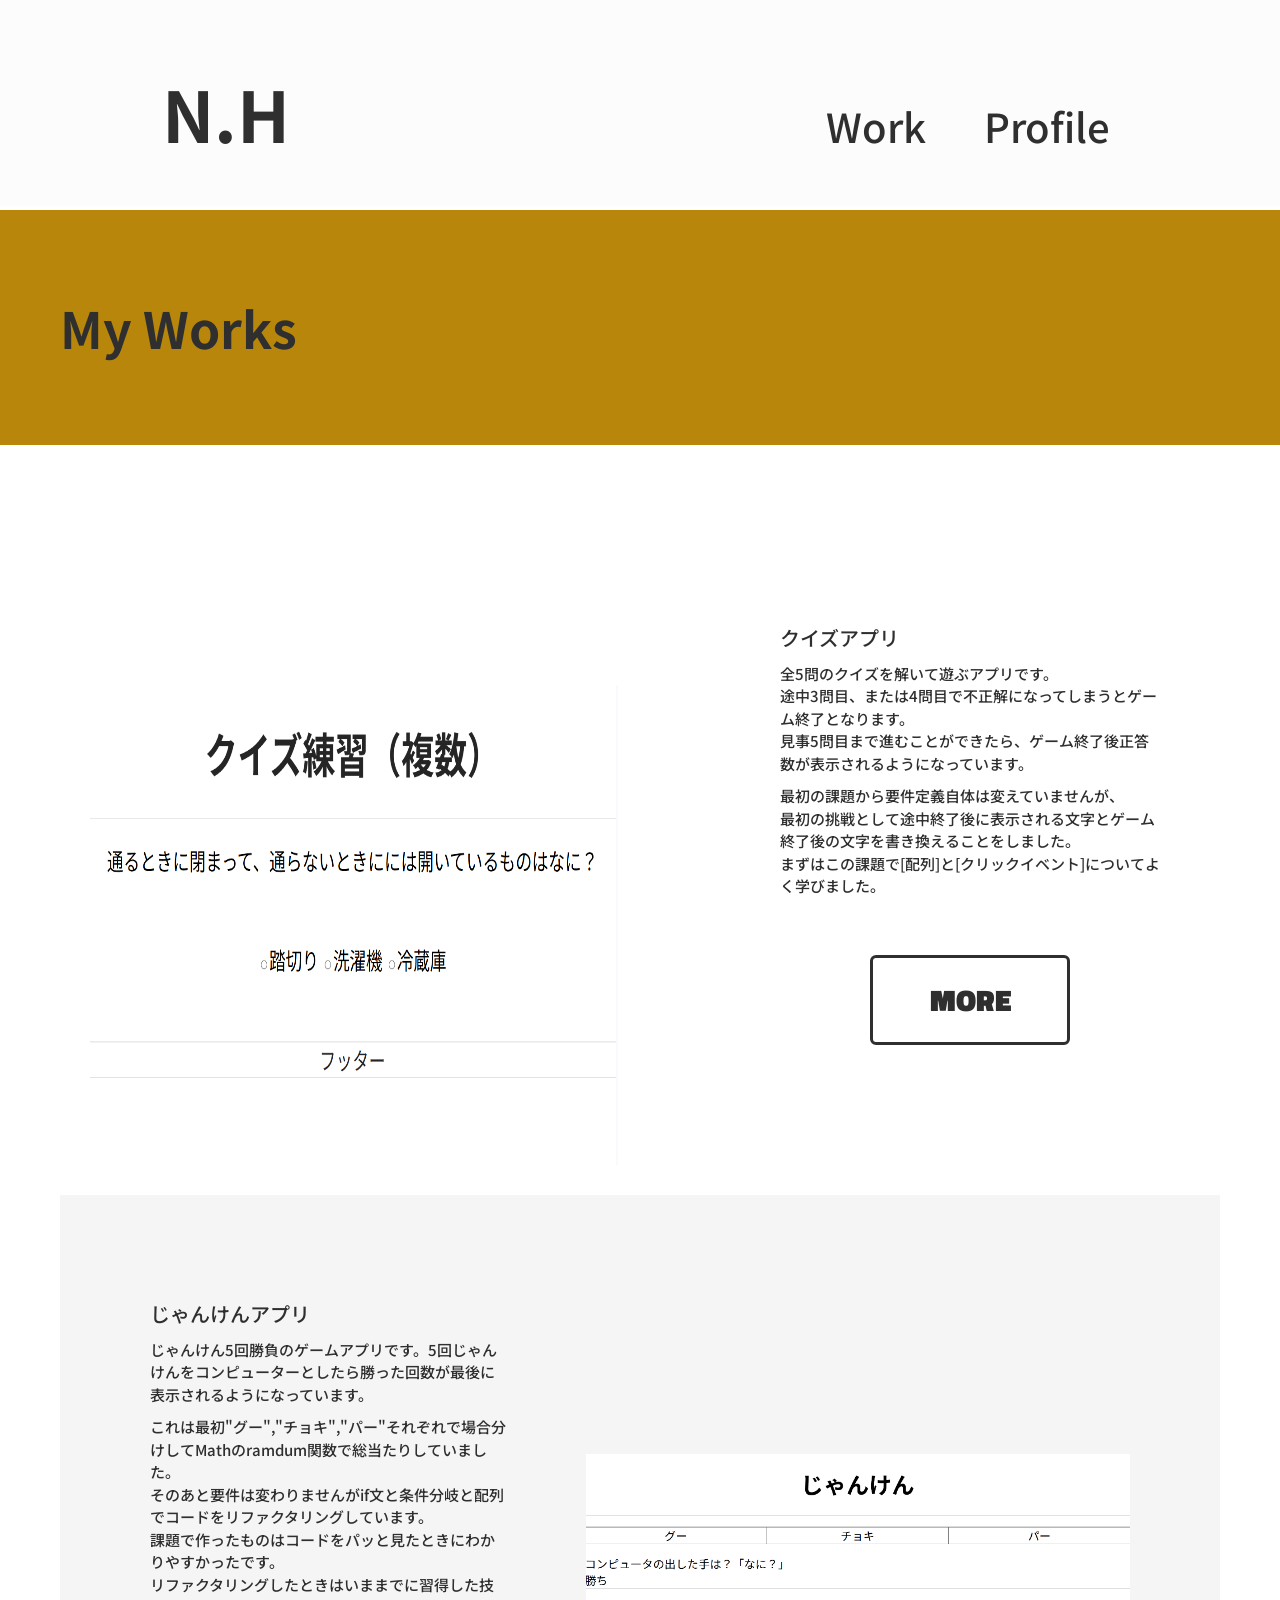
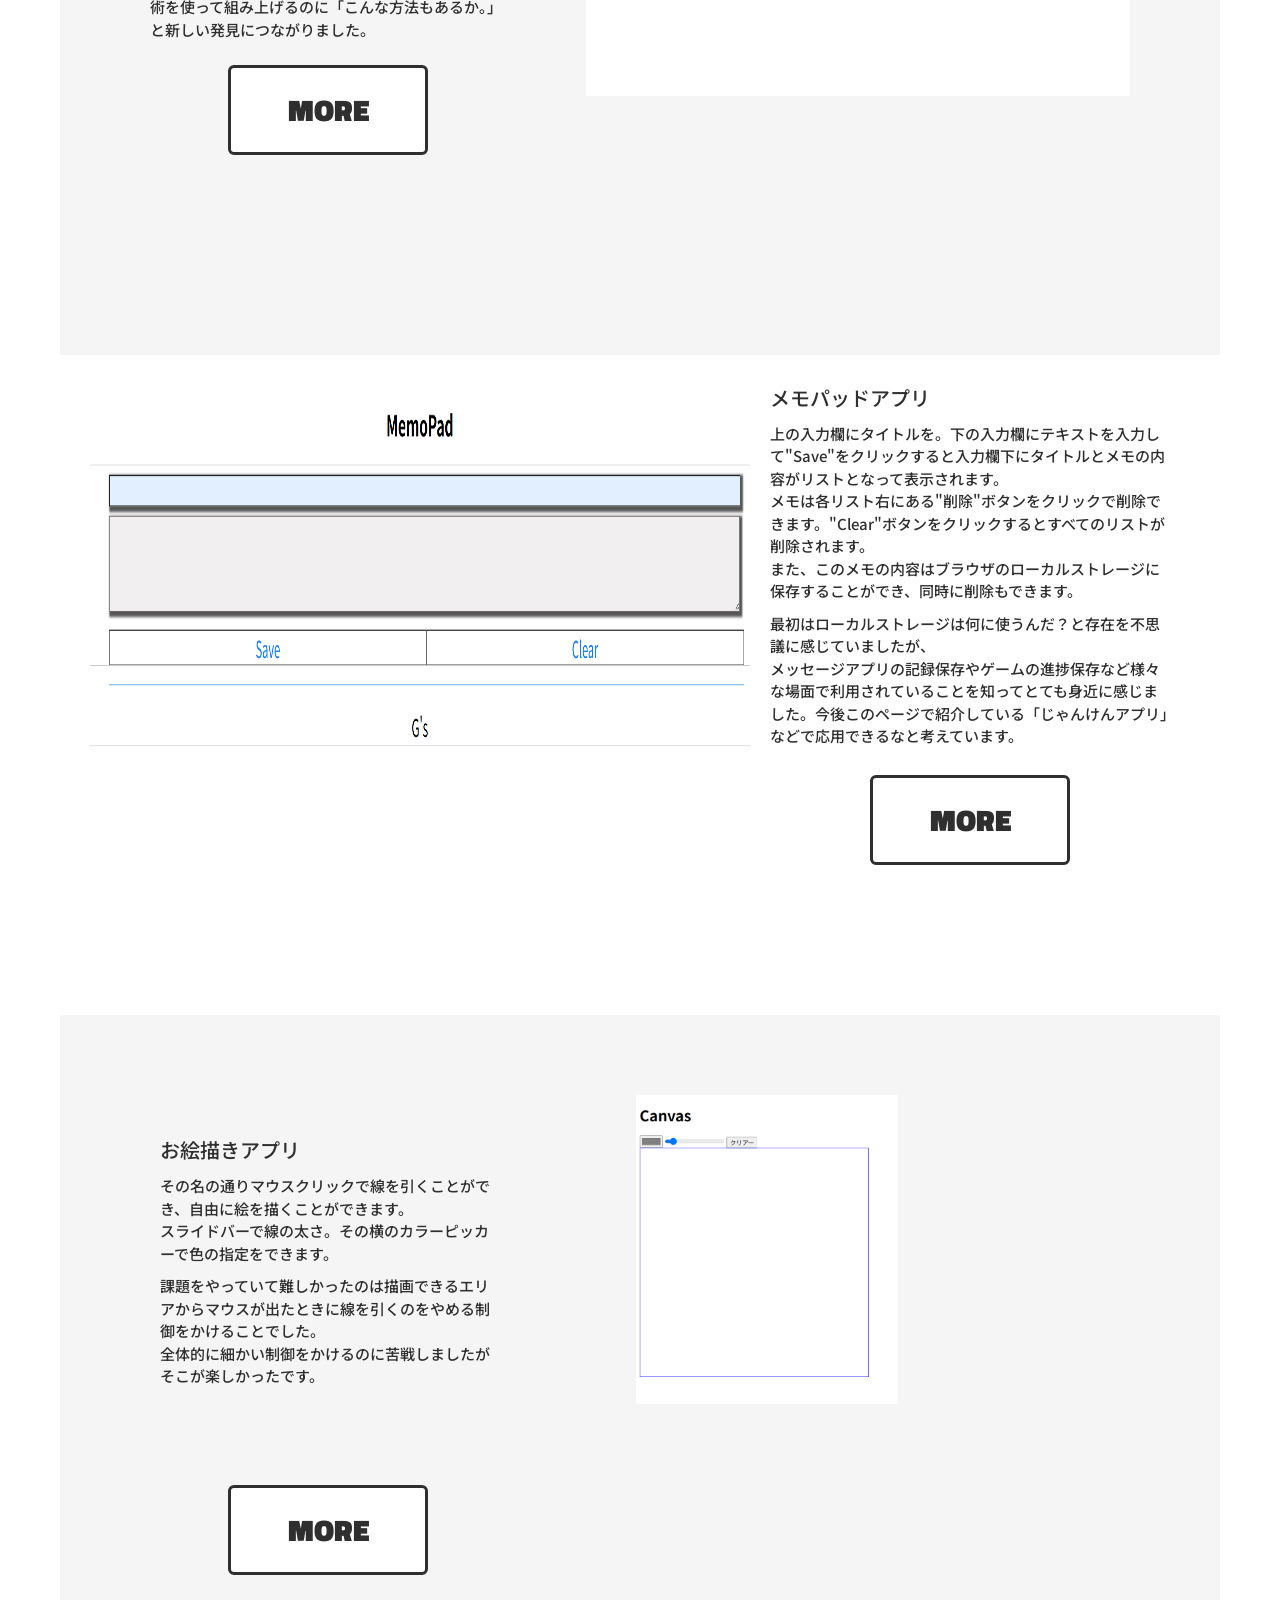
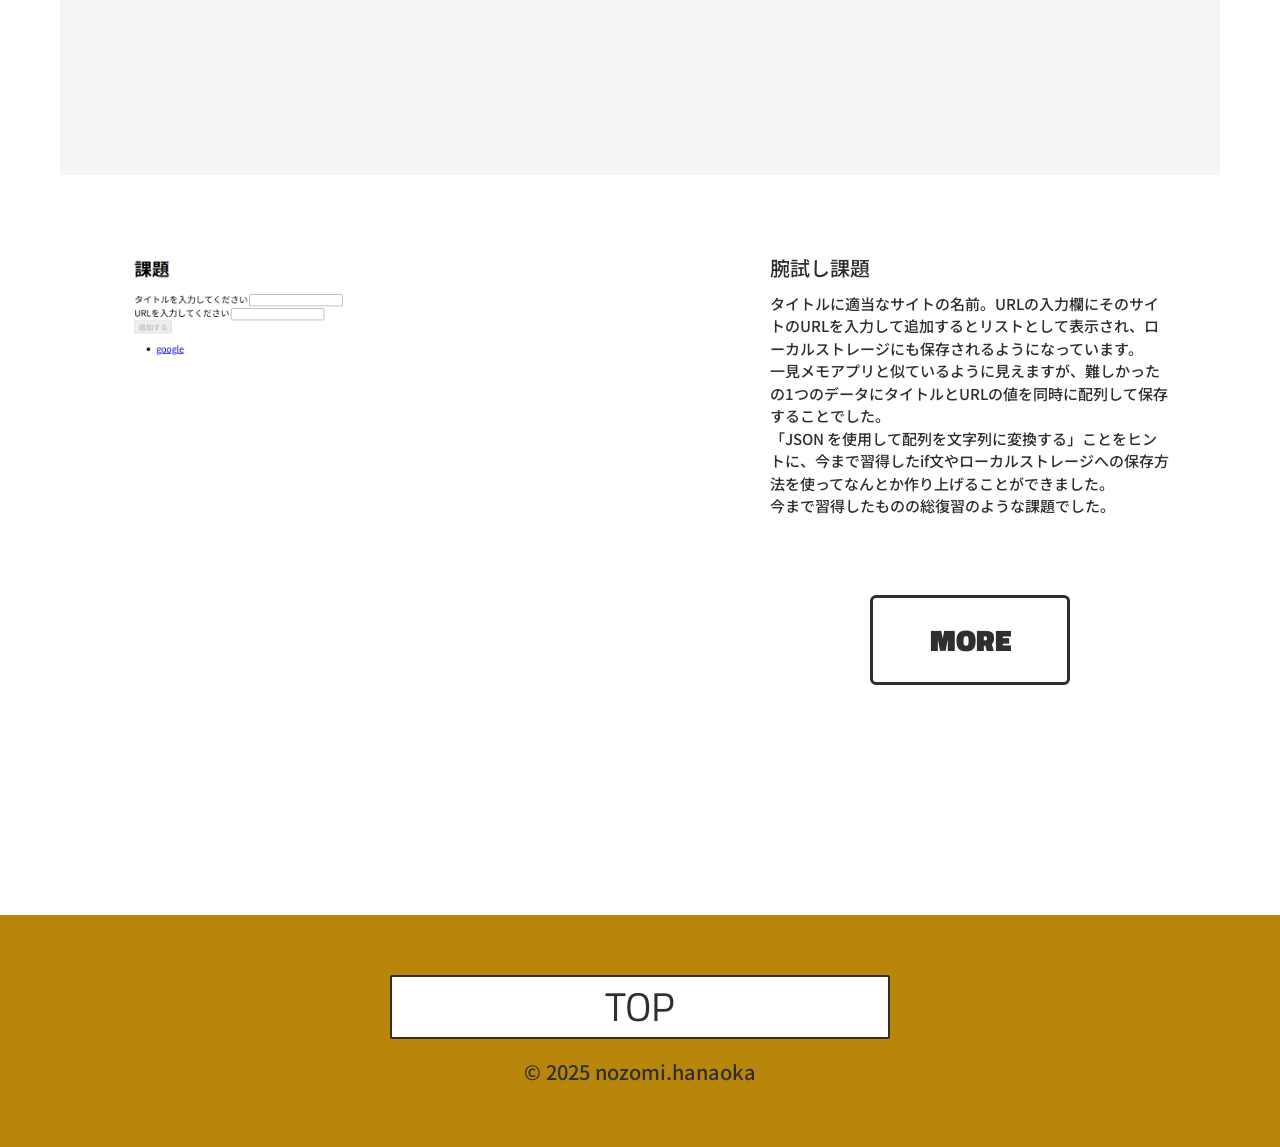
==== portfolio/works.html @ f7b10881 "my portfolio site started ポートフォリオサイトのgit編集練習用" ====
<!DOCTYPE html>
<html lang="ja">
<head>
    <meta charset="UTF-8">
    <meta name="viewport" content="width=device-width, initial-scale=1.0">
    <meta property="og:type" content="website">
    <!-- fonts -->
    <link rel="preconnect" href="https://fonts.googleapis.com">
    <link rel="preconnect" href="https://fonts.gstatic.com" crossorigin>
    <link href="https://fonts.googleapis.com/css2?family=Noto+Sans+JP:wght@100..900&family=Titillium+Web:ital,wght@0,200;0,300;0,400;0,600;0,700;0,900;1,200;1,300;1,400;1,600;1,700&display=swap" rel="stylesheet">
    
    <title>NOZOMI HANAOKA PORTFOLIO</title>
    <!-- stylesheet -->
    <link rel="stylesheet" href="assets/css/style.css">
    <link rel="stylesheet" href="assets/css/destyle.min.css">
    <!-- Jquery -->
    <script src="https://code.jquery.com/jquery-3.7.1.min.js" integrity="sha256-/JqT3SQfawRcv/BIHPThkBvs0OEvtFFmqPF/lYI/Cxo=" crossorigin="anonymous"></script>

</head>
<body>
<header class="header">
<div class="logo">
    <h1 class="myName">N.H</h1>
</div>
<nav class="nav">
    <div class="nav_item"><a href="#work_space">Work</a></div>
    <div class="nav_item"><a href="#mine">Profile</a></div>
</nav>
</header>
    <div class="attend">
        <h2>My Works</h2>
    </div>
    <section class="01">
        <div class="works_grid">
            <div class="quizapp">
                <div class="quiz_grid">
                    <div class="quiz_top">
                        <img src="assets/img/quizapp/quiz_top.png" alt="">
                    </div>
                    <div class="quiz_right">
                        <div class="quiz_atend">
                            <h3>クイズアプリ</h3>
                            <p>全5問のクイズを解いて遊ぶアプリです。<br>
                            途中3問目、または4問目で不正解になってしまうとゲーム終了となります。<br>
                            見事5問目まで進むことができたら、ゲーム終了後正答数が表示されるようになっています。</p>
                            <p>最初の課題から要件定義自体は変えていませんが、<br>
                            最初の挑戦として途中終了後に表示される文字とゲーム終了後の文字を書き換えることをしました。<br>
                            まずはこの課題で[配列]と[クリックイベント]についてよく学びました。</p>
                        </div>
                        <div class="more">
                            <div class="more_jump"><a href="https://fuji.jobtra-itweb.com/quiz_re/quiz02.html">MORE</a></div>
                        </div>
                    </div>
                </div>
            </div>
            <div class="jankenapp">
                <div class="janken_grid">
                    <div class="janken_left">
                        <div class="janken_attend">
                            <h3>じゃんけんアプリ</h3>
                            <p>じゃんけん5回勝負のゲームアプリです。5回じゃんけんをコンピューターとしたら勝った回数が最後に表示されるようになっています。</p>
                            <p>これは最初"グー","チョキ","パー"それぞれで場合分けしてMathのramdum関数で総当たりしていました。<br>
                            そのあと要件は変わりませんがif文と条件分岐と配列でコードをリファクタリングしています。<br>
                            課題で作ったものはコードをパッと見たときにわかりやすかったです。<br>
                            リファクタリングしたときはいままでに習得した技術を使って組み上げるのに「こんな方法もあるか。」と新しい発見につながりました。</p>
                        </div>
                        <div class="more">
                            <div class="more_jump"><a href="https://fuji.jobtra-itweb.com/janken02/janken_re.html">MORE</a></div>
                        </div>
                    </div>
                    <div class="janken_top">
                        <img src="assets/img/janken/jankenapp_top.png" alt="">
                    </div>
                </div>
            </div>
            <div class="memoapp">
                <div class="memo_grid">
                    <div class="memo_top">
                        <img src="assets/img/memo/memoapp_top.png" alt="">
                    </div>
                    <div class="memo_right">
                        <div class="memo_attend">
                            <h3 class="memo_p">メモパッドアプリ</h3>
                            <p>上の入力欄にタイトルを。下の入力欄にテキストを入力して"Save"をクリックすると入力欄下にタイトルとメモの内容がリストとなって表示されます。<br>
                            メモは各リスト右にある"削除"ボタンをクリックで削除できます。"Clear"ボタンをクリックするとすべてのリストが削除されます。<br>
                            また、このメモの内容はブラウザのローカルストレージに保存することができ、同時に削除もできます。</p>
                            <p>最初はローカルストレージは何に使うんだ？と存在を不思議に感じていましたが、<br>
                            メッセージアプリの記録保存やゲームの進捗保存など様々な場面で利用されていることを知ってとても身近に感じました。今後このページで紹介している「じゃんけんアプリ」などで応用できるなと考えています。</p>
                        </div>
                        <div class="more">
                            <div class="more_jump"><a href="https://fuji.jobtra-itweb.com/memopad/index.html">MORE</a></div>
                        </div>
                    </div>
                </div>
            </div>
            <div class="canvasapp">
                <div class="canvas_grid">
                    <div class="canvas_top">
                        <img src="assets/img/canvas/canvas.png" alt="">
                    </div>
                    <div class="canvas_attend">
                        <h3>お絵描きアプリ</h3>
                        <p>その名の通りマウスクリックで線を引くことができ、自由に絵を描くことができます。<br>
                        スライドバーで線の太さ。その横のカラーピッカーで色の指定をできます。</p>
                        <p>課題をやっていて難しかったのは描画できるエリアからマウスが出たときに線を引くのをやめる制御をかけることでした。<br>
                        全体的に細かい制御をかけるのに苦戦しましたがそこが楽しかったです。</p>
                    </div>
                    <div class="more">
                        <div class="more_jump"><a href="https://fuji.jobtra-itweb.com/canvas/canvas.html">MORE</a></div>
                    </div>
                </div>
            </div>
            <div class="udedameshiapp">
                <div class="udedameshiapp_grid">
                    <div class="local_top">
                        <img src="assets/img/local_json/local_top.png" alt="">
                    </div>
                    <div class="udedameshiapp_right">
                        <div class="udedameshiapp_attend">
                            <h3>腕試し課題</h3>
                            <p>タイトルに適当なサイトの名前。URLの入力欄にそのサイトのURLを入力して追加するとリストとして表示され、ローカルストレージにも保存されるようになっています。<br>
                            一見メモアプリと似ているように見えますが、難しかったの1つのデータにタイトルとURLの値を同時に配列して保存することでした。<br>
                            「JSON を使用して配列を文字列に変換する」ことをヒントに、今まで習得したif文やローカルストレージへの保存方法を使ってなんとか作り上げることができました。<br>
                            今まで習得したものの総復習のような課題でした。</p>
                        </div>
                        <div class="more">
                            <div class="more_jump"><a href="https://fuji.jobtra-itweb.com/kadai_challenge02/index.html">MORE</a></div>
                        </div>
                    </div>
                    
                </div>
            </div>
        </div>
    </section>
    <footer>
        <div class="link"><a href="index.html">TOP</a></div>
        <p>&copy; 2025 nozomi.hanaoka</p>
    </footer>
</body>
<script src="assets/js/index.js"></script>
</html>
---- portfolio/assets/css/style.css ----
@charset "UTF-8";
/* ====================
common
==================== */
* {
  margin: 0;
  padding: 0;
}

html {
    font-size: 62.5%;;
}

body {
    font-family:  "Noto Sans JP",
                  "Titillium Web",
                  Arial,
                  sans-serif;
    color: #2f2f2f;
    background-color: #fff;
    line-height: 1.5;
}

img {
    max-width: 100%;
    height: auto;
}

.section__topic {
    color: #2F2F2F;
    text-align: center;
    font-family: Arial;
    font-size: 3.2rem;
    font-weight: 700;
    line-height: 1.3; 
}

/* ====================
header
==================== */
body {
  padding-top: 200px; 
}

.header {
  position: fixed;
  top: 0;
  left: 0;
  width: 100vw;
  margin: 0 auto;
  padding: 60px 60px;
  display: flex;
  justify-content: space-between;
  align-items: baseline;
  background-color: rgba(245, 245, 245, 0.3);
}

.logo {
  width: 280px;
  height: 60px;
}

.myName {
  color: #2F2F2F;
  font-size: 7rem;
  font-weight: 700;
  margin-left: 8vw;
  cursor: pointer;
}

.nav {
  display: flex;
  justify-content: flex-end;
  align-items: center;
  gap: 50px;
  margin-right: 8vw;
}

.nav_item {
  display: block;
  list-style: none;
  font-size: 4rem;
  font-weight: 500;
  margin-right: 8px;
  border: none;
  line-height: 1;
}

/* ====================
main
==================== */
#prof {
  width: 100%;
  margin: 0 auto;
  padding: 10px 60px;
}

.prof_div {
  width: 100%;
  height: 500px;
  display: flex;
  justify-content: center;
  align-items: center;
  gap: 400px;
}

.title {
  width: 300px;
  height: auto;
  color: #2F2F2F;
  font-size: 7rem;
  font-weight: 700;
}

.title > h2 {
  width: 600px;
  height: auto;
}

.prof_right {
  display: flex;
  justify-content: flex-end;
  margin-left: 70px;
}

.prof_right img {
  position: relative;
  z-index: 2000;
  width: 600px;
  height: 600px;
}
/* ====================
work
==================== */
.work_space {
  width: 100%;
  height: auto;
  margin: 0 auto;
  padding: 80px 60px;
  background-color: #b8860b;
}

.work_item {
  margin-top: 30px;
  display: flex;
  justify-content: center;
  gap: 20px;
  overflow-x: auto;
  padding: 20px;
}

.work_item img {
  width: 18%;
  height: 20%;
  border-radius: 6px;
  cursor: pointer;
  transition: transform 0.3s ease;
}

.work_item img:hover {
  transform: scale(1.05);
}

.my_work {
  color: #2F2F2F;
  font-size: 5rem;
  font-weight: 700;
  width: 250px;
  padding: 20px;
}

.work_btn {
  width: 700px;
  height: auto;
  margin: 0 auto;
  text-align: center;
  border: #2F2F2F  3px solid;
  border-radius: 6px;
  background-color: #FFF;
  margin-top: 50px;
  margin-bottom: 50px;
  cursor: pointer;
}

#work_jump {
  color: #2F2F2F;
  font-family: "Titillium Web";
  font-size: 9rem;
  font-weight: 900;
}



/* ====================
profile
==================== */
#mine {
  width: 100%;;
  margin: 0 auto;
  padding: 80px 60px;
  background-color: #f5f5f5;
}

.pro_h2 {
  display: block;
  width: 200px;
  height: auto;
  color: #2F2F2F;
  font-size: 5rem;
  font-weight: 700;
  padding: 20px;
}

.pro_name {
  display: flex;
  justify-content: flex-start;
  align-items: baseline;
  gap: 30px;
  margin-top: 30px;
  margin-left: 20px;
}

.name_01 {
  display: block;
  color: #2F2F2F;
  font-size: 4rem;
  font-weight: 700;
}

.name_02 {
  display: block;
  color: #2F2F2F;
  font-size: 3rem;
  font-weight: 700;
}

.prof_me {
  width: 90%;
  height: auto;
  margin: 30px 0 0 40px;
  color: #2F2F2F;
  font-size: 2.5rem;
  font-weight: 400;
  padding: 20px;
}

.mine_me {
  width: 100%;;
  margin: 0 auto;
  padding: 30px 30px;
  background-color: #f5f5f5;
}

.my_love01 {
  display: flex;
  justify-content: space-between;
  gap: 50px;
  padding: 10px 0;
  flex-wrap: nowrap;
  background-color: #f5f5f5;
}

.accordion_item {
  flex: 1;
  background: #fff;
  font-size: 2rem;
  margin: 0;
  cursor: pointer;
  padding: 5px;
  border-radius: 5px;
  border: 1px solid #ccc;
  min-width: 0;
}

.accordion_title {
  color: #2F2F2F;
  text-align: center;
  font-size: 4rem;
  font-weight: 400;
  margin-left: 10px;
}

.accordion_content {
  max-height: 0;
  overflow: hidden;
  transition: max-height .3s ease;
  padding: 0 10px;
}

.accordion_content p {
  font-size: 3rem;
  margin: 10px 0;
}

.my_love02 {
  width: 100%;
  margin: 0 auto;
  padding: 30px;
  background-color: #f5f5f5;
}

.my_love02 {
  padding-top: 30px;
}

.mine_me h3,
.my_love02 h3 {
  color: #2F2F2F;
  font-size: 4rem;
  margin-left: 10px;
  margin-top: 30px;
  font-weight: 600;
}

.my_love02_p {
  color: #2F2F2F;
  font-size: 3rem;
  font-weight: 600;
  margin-left: 20px;
  margin-top: 10px;
}

.my_love02 > p {
  color: #2F2F2F;
  font-size: 3rem;
  font-weight: 400;
  margin-left: 20px;
  margin-top: 10px;
}

.skill_title {
  display: block;
  width: 200px;
  height: auto;
  color: #2F2F2F;
  font-size: 5rem;
  font-weight: 700;
  margin-top: 50px;
  padding: 20px;
}

.skill_list {
  display: flex;
  justify-content: center;
  align-items: center;
  gap: 30px;
  padding: 20px;
}

.skill_item img{
  width: 200px;
  height: 200px;
}

.line {
  width: 90%;
  height: 10px;
  border-bottom: #2F2F2F 2px solid;
  margin: 30px auto 0;
  
}
/* ----------------------- */
/* works.html */
/* ----------------------- */
.attend {
  width: 100%;;
  margin: 0 auto;
  padding: 80px 60px;
  margin-top: 10px;
  background-color: #b8860b;
}

.attend h2 {
  color: #2F2F2F;
  font-size: 5rem;
  font-weight: 700;
}

.attend p {
  color: #2F2F2F;
  font-size: 3rem;
  font-weight: 400;
}

.works_grid {
  width: 100%;;
  margin: 0 auto;
  padding: 80px 60px;
  margin-top: 10px;
}

/* more btn */
.more {
  width: 200px;
  height: 90px;
  margin: 0 auto;
  text-align: center;
  border: #2F2F2F  3px solid;
  border-radius: 6px;
  background-color: #FFF;
  margin-top: 30px;
}

.more_jump {
  color: #2F2F2F;
  font-family: "Titillium Web";
  font-size: 3rem;
  font-weight: 900;
}


/* ====================
quiz app
==================== */
.quizapp {
  width: 100%;
  margin: 0 auto;
  padding: 30px;
}

.quiz_grid {
  display: grid;
  grid-template-columns: 60% 40%; /* 左60%, 右40% */
  width: 100%;
  height: 600px;
}

.quiz_top {
  grid-column: 1 / 2;
  height: 100%;
}

.quiz_top img {
  width: 80%;
  height: 80%;
  margin-top: 120px;
}

/* 右カラムを内部で上下分割 */
.quiz_right {
  grid-column: 2 / 3;
  display: grid;
  grid-template-rows: 60% 40%; /* 上60%テキスト, 下40%リンク */
  height: 100%;
}

.quiz_atend {
  padding: 60px 30px 30px 30px;
  display: flex;
  flex-direction: column;
  justify-content: center;
}

.quiz_atend h3 {
  color: #2F2F2F;
  font-size: 2rem;
  font-weight: 500;
}

.quiz_atend p {
  margin-top: 10px;
  color: #2F2F2F;
  font-size: 1.5rem;
  font-weight: 500;
}

.more,
.more_jump {
  display: flex;
  justify-content: center;
  align-items: center;
}
/* ====================
janken app 作品左
==================== */
.jankenapp {
  width: 100%;
  margin: 0 auto;
  padding: 30px;
  display: flex;
  padding: 80px 60px;
  background-color: #f5f5f5;
}

.janken_grid {
  display: grid;
  grid-template-columns: 40% 60%; /* 左60%, 右40% */
  width: 100%;
  height: 600px;
}

.janken_left {
  display: grid;
  grid-template-rows: 360px 240px; /* 上60%テキスト, 下40%リンク */
  height: 100%;
}

.janken_attend {
  padding: 60px 30px 30px 30px;
  display: flex;
  flex-direction: column;
  justify-content: center;
  grid-row: 1;
}

.janken_attend h3 {
  color: #2F2F2F;
  font-size: 2rem;
  font-weight: 500;
}

.janken_attend p{
  margin-top: 10px;
  color: #2F2F2F;
  font-size: 1.5rem;
  font-weight: 500;
}

.more_jump {
  display: flex;
  justify-content: center;
  align-items: center;
}

.more {
  display: flex;
  align-items: center;
  justify-content: center;
  grid-row: 2;
  margin-top: 30px;
}

.janken_top {
  display: flex;
  justify-content: center;
  align-items: center;
  grid-column: 2 / 3; /* 右列のみ */
  grid-row: 1 / 3;    /* 上下両方を占める */
  margin-left: 20px;
}

.janken_top img {
  width: 90%;
  height: auto;
  display: block;
  object-fit: cover; /* 必要なら */
}
/* ====================
memo app　作品右
==================== */
.memoapp {
  width: 100%;
  margin: 0 auto;
  padding: 30px;
}

.memo_grid {
  display: grid;
  grid-template-columns: 60% 40%; /* 左60%, 右40% */
  width: 100%;
  height: 600px;
}

.memo_top {
  grid-column: 1 / 2;
  height: 100%;
}

.memo_top img {
  width: 100%;
  height: 100%;
}

/* 右カラムを内部で上下分割 */
.memo_right {
  grid-column: 2 / 3;
  display: grid;
  grid-template-rows: 60% 40%; /* 上60%テキスト, 下40%リンク */
  height: 100%;
}

.memo_attend {
  padding: 20px;
  display: flex;
  flex-direction: column;
  justify-content: center;
}

.memo_attend h3 {
  color: #2F2F2F;
  font-size: 2rem;
  font-weight: 500;
}

.memo_attend p{
  margin-top: 10px;
  color: #2F2F2F;
  font-size: 1.5rem;
  font-weight: 500;
}

.more,
.more_jump {
  display: flex;
  justify-content: center;
  align-items: center;
}

/* ====================
canvas app　作品左
==================== */
.canvasapp {
  display: flex;
  width: 100%;
  margin: 0 auto;
  padding: 80px 60px;
  background-color: #f5f5f5;
}

.canvas_grid {
  display: grid;
  width: 100%;
  height: 600px;
  grid-template-columns: 40% 60%;
  grid-auto-rows: 60% 40%;
}

.canvas_attend {
  grid-column: 1 / 2;
  grid-row: 1 / 2;
  margin: 20px;
  padding: 20px;
}

.canvas_attend h3 {
  color: #2F2F2F;
  font-size: 2rem;
  font-weight: 500;
}

.canvas_attend p {
  margin-top: 10px;
  color: #2F2F2F;
  font-size: 1.5rem;
  font-weight: 500;
}

.more {
  grid-column: 1 / 2;
  grid-row: 2 / 3;
  display: flex;
  align-items: center;
  justify-content: center;
}

.canvas_top {
  margin-left: 100px;
  grid-column: 2 / 3;
  grid-row: 1 / 3;    
}

.canvas_top img {
  width: 50%;
  height: auto;
  display: block;
  object-fit: cover; 
}



/* ====================
udedameshi app　作品右
==================== */
.udedameshiapp {
  width: 100%;
  margin: 0 auto;
  padding: 30px;
}

.udedameshiapp_grid {
  display: grid;
  grid-template-columns: 60% 40%; 
  width: 100%;
  height: 600px;
}

.local_top {
  grid-column: 1 / 2;
  height: 100%;
  padding: 40px;
}

.local_top img {
  display: block;
  width: 40%;
  height: auto;
  object-fit: cover;
}

/* 右カラムを内部で上下分割 */
.udedameshiapp_right {
  grid-column: 2 / 3;
  display: grid;
  grid-template-rows: 60% 40%; 
  height: 100%;
}

.udedameshiapp_attend {
  grid-row: 1 / 2;
  padding: 20px;
  display: flex;
  flex-direction: column;
  justify-content: center;
}

.udedameshiapp_attend h3 {
  color: #2F2F2F;
  font-size: 2rem;
  font-weight: 500;
}

.udedameshiapp_attend p {
  margin-top: 10px;
  color: #2F2F2F;
  font-size: 1.5rem;
  font-weight: 500;
}

.more_jump {
  display: flex;
  justify-content: center;
  align-items: center;
}

.more {
  grid-row: 2 / 3;
  display: flex;
  align-items: center;
  justify-content: center;
}
/* ====================
footer
==================== */
footer {
  width: 100%;
  margin: 0 auto;
  padding: 60px 80px;
  background-color: #b8860b;
}

footer > p {
  width: 500px;
  height: auto;
  color: #2F2F2F;
  font-size: 2rem;
  font-weight: 500;
  margin: 0 auto;
  text-align: center;
  margin-top: 18px;
}

.link {
  width: 500px;
  height: auto;
  font-family: "Titillium Web";
  font-size: 4rem;
  font-weight: 400;
  margin: 0 auto;
  text-align: center;
  border: #2F2F2F 2px solid;
  border-radius: 2px;
  background-color: #FFF;
}
---- portfolio/assets/css/destyle.min.css ----
/*! destyle.css v4.0.0 | MIT License | https://github.com/nicolas-cusan/destyle.min.css */
*,::before,::after{box-sizing:border-box;border-style:solid;border-width:0}html{line-height:1.15;-webkit-text-size-adjust:100%;-webkit-tap-highlight-color:transparent}body{margin:0}main{display:block}p,table,blockquote,address,pre,iframe,form,figure,dl{margin:0}h1,h2,h3,h4,h5,h6{font-size:inherit;font-weight:inherit;margin:0}ul,ol{margin:0;padding:0;list-style:none}dt{font-weight:700}dd{margin-left:0}hr{box-sizing:content-box;height:0;overflow:visible;border-top-width:1px;margin:0;clear:both;color:inherit}pre{font-family:monospace,monospace;font-size:inherit}address{font-style:inherit}a{background-color:transparent;text-decoration:none;color:inherit}abbr[title]{text-decoration:underline dotted}b,strong{font-weight:bolder}code,kbd,samp{font-family:monospace,monospace;font-size:inherit}small{font-size:80%}sub,sup{font-size:75%;line-height:0;position:relative;vertical-align:baseline}sub{bottom:-.25em}sup{top:-.5em}svg,img,embed,object,iframe{vertical-align:bottom}button,input,optgroup,select,textarea{-webkit-appearance:none;appearance:none;vertical-align:middle;color:inherit;font:inherit;background:transparent;padding:0;margin:0;border-radius:0;text-align:inherit;text-transform:inherit}button,[type="button"],[type="reset"],[type="submit"]{cursor:pointer}button:disabled,[type="button"]:disabled,[type="reset"]:disabled,[type="submit"]:disabled{cursor:default}:-moz-focusring{outline:auto}select:disabled{opacity:inherit}option{padding:0}fieldset{margin:0;padding:0;min-width:0}legend{padding:0}progress{vertical-align:baseline}textarea{overflow:auto}[type="number"]::-webkit-inner-spin-button,[type="number"]::-webkit-outer-spin-button{height:auto}[type="search"]{outline-offset:-2px}[type="search"]::-webkit-search-decoration{-webkit-appearance:none}::-webkit-file-upload-button{-webkit-appearance:button;font:inherit}[type="number"]{-moz-appearance:textfield}label[for]{cursor:pointer}details{display:block}summary{display:list-item}[contenteditable]:focus{outline:auto}table{border-color:inherit;border-collapse:collapse}caption{text-align:left}td,th{vertical-align:top;padding:0}th{text-align:left;font-weight:700}
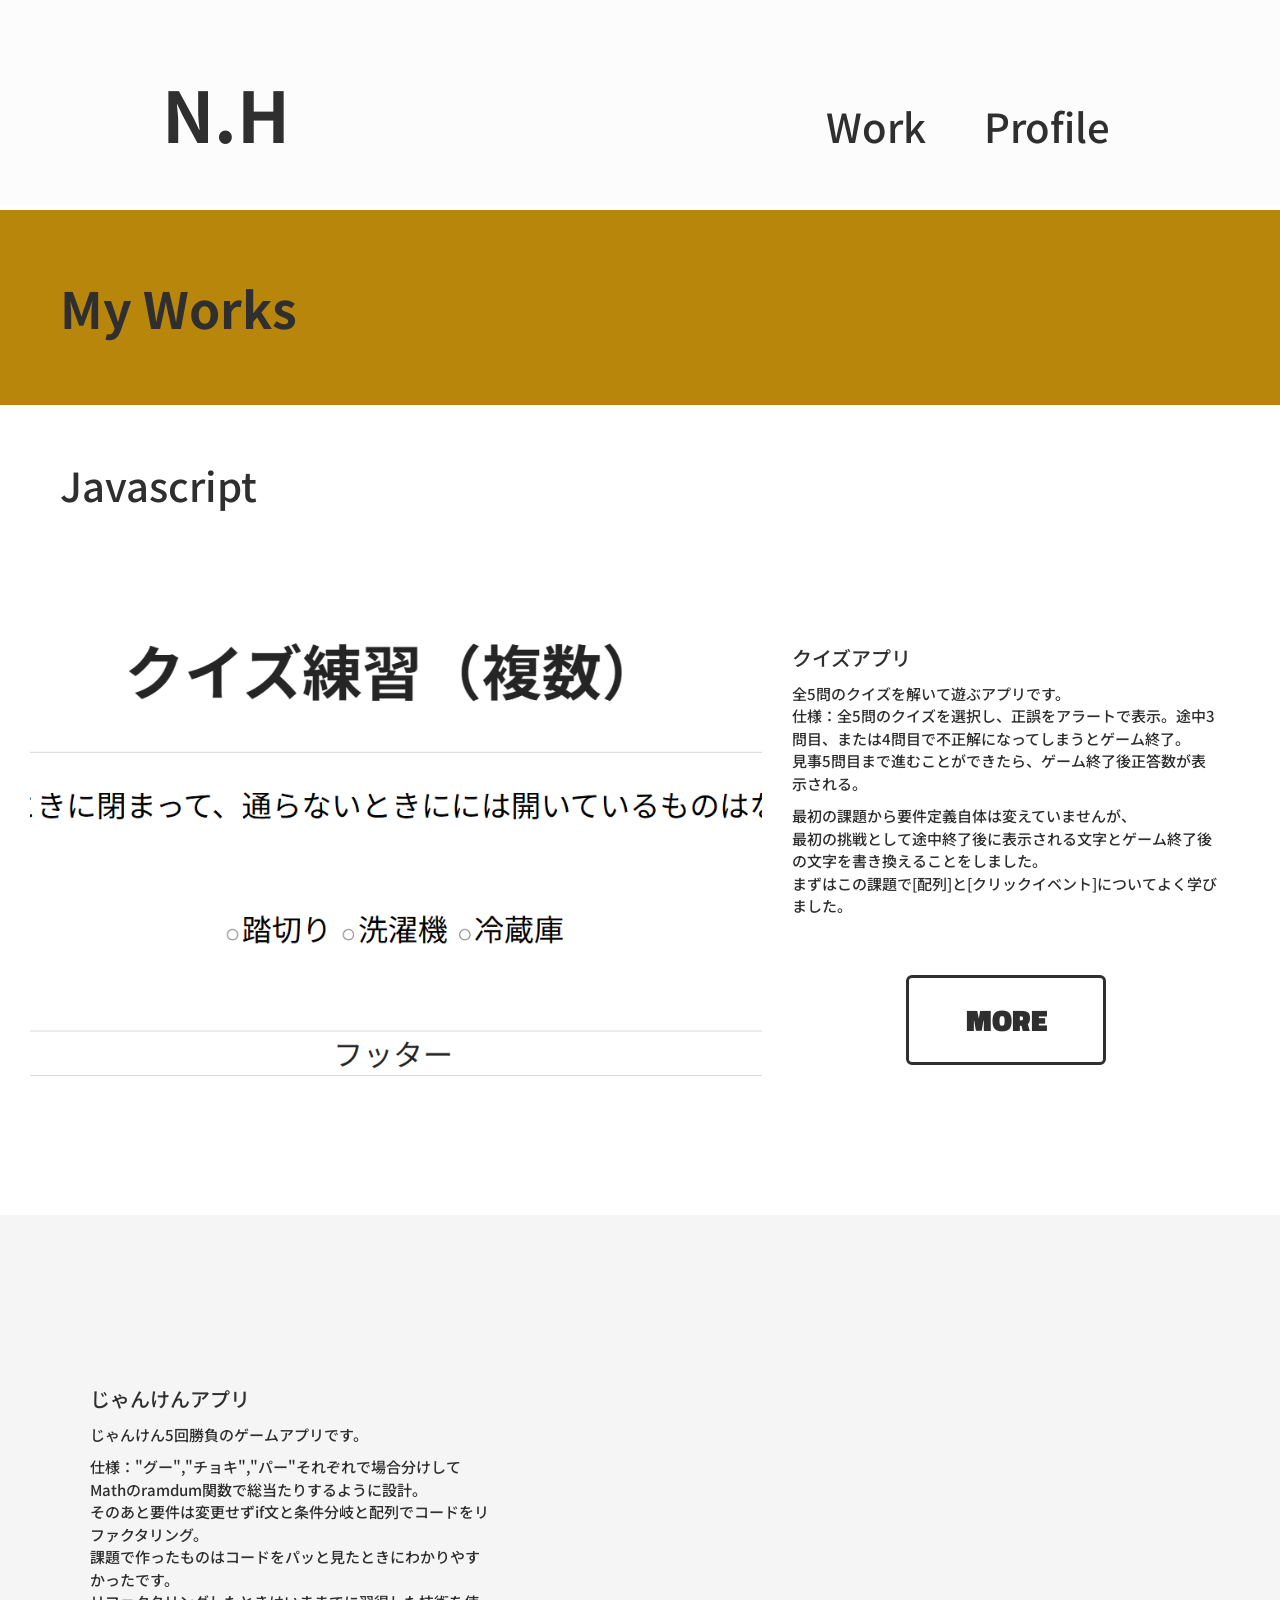
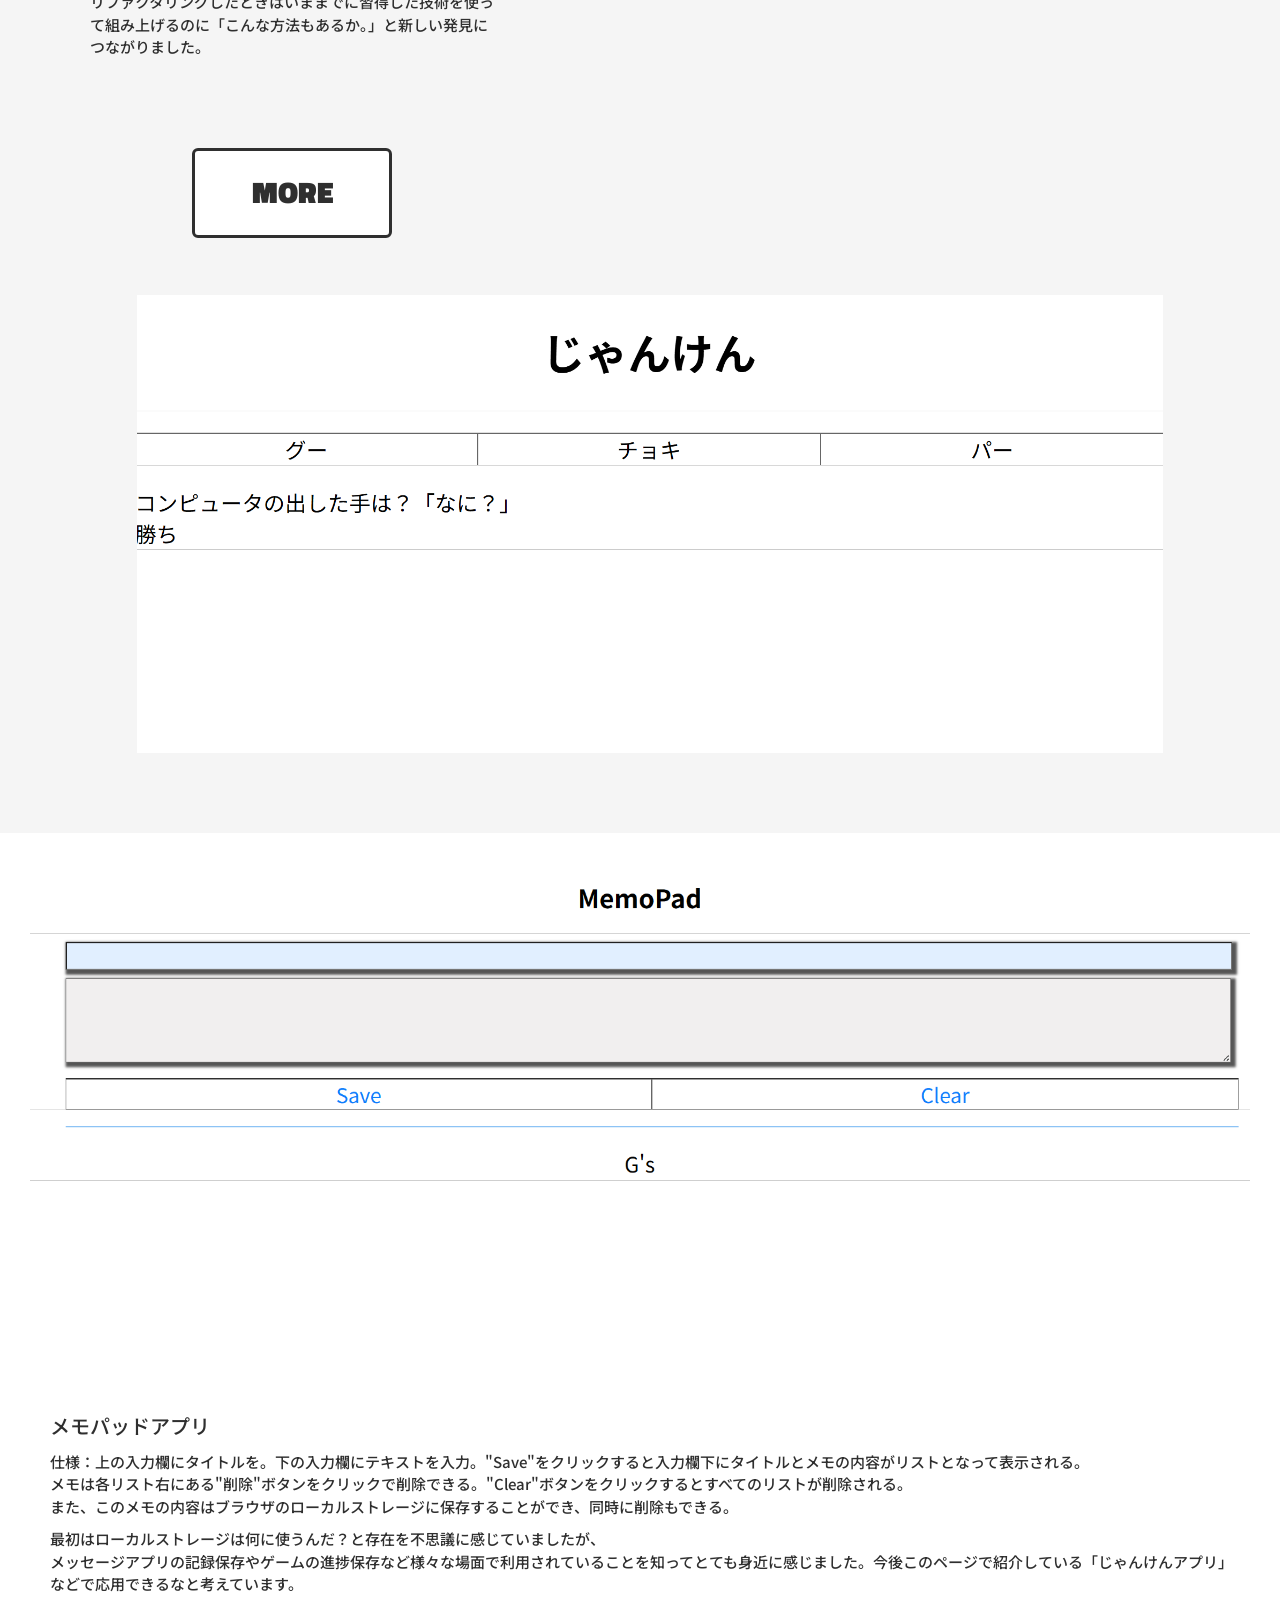
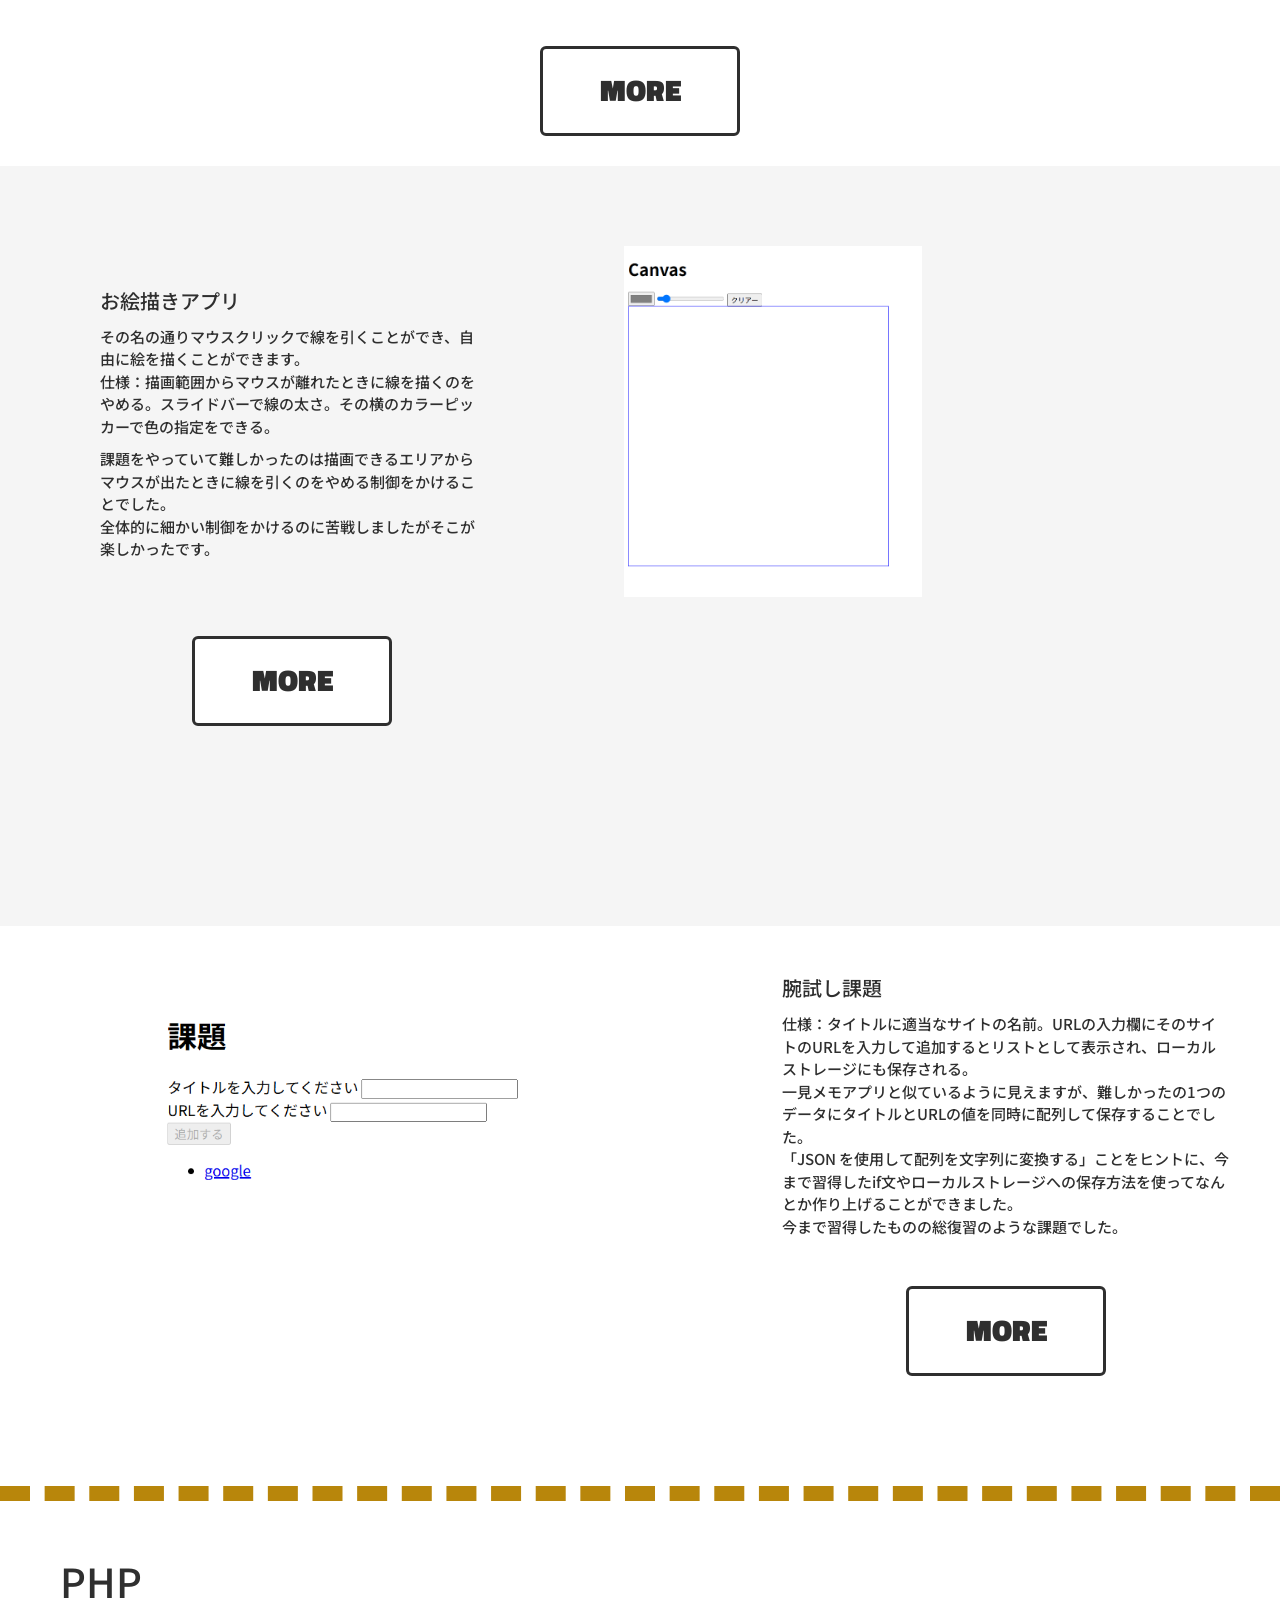
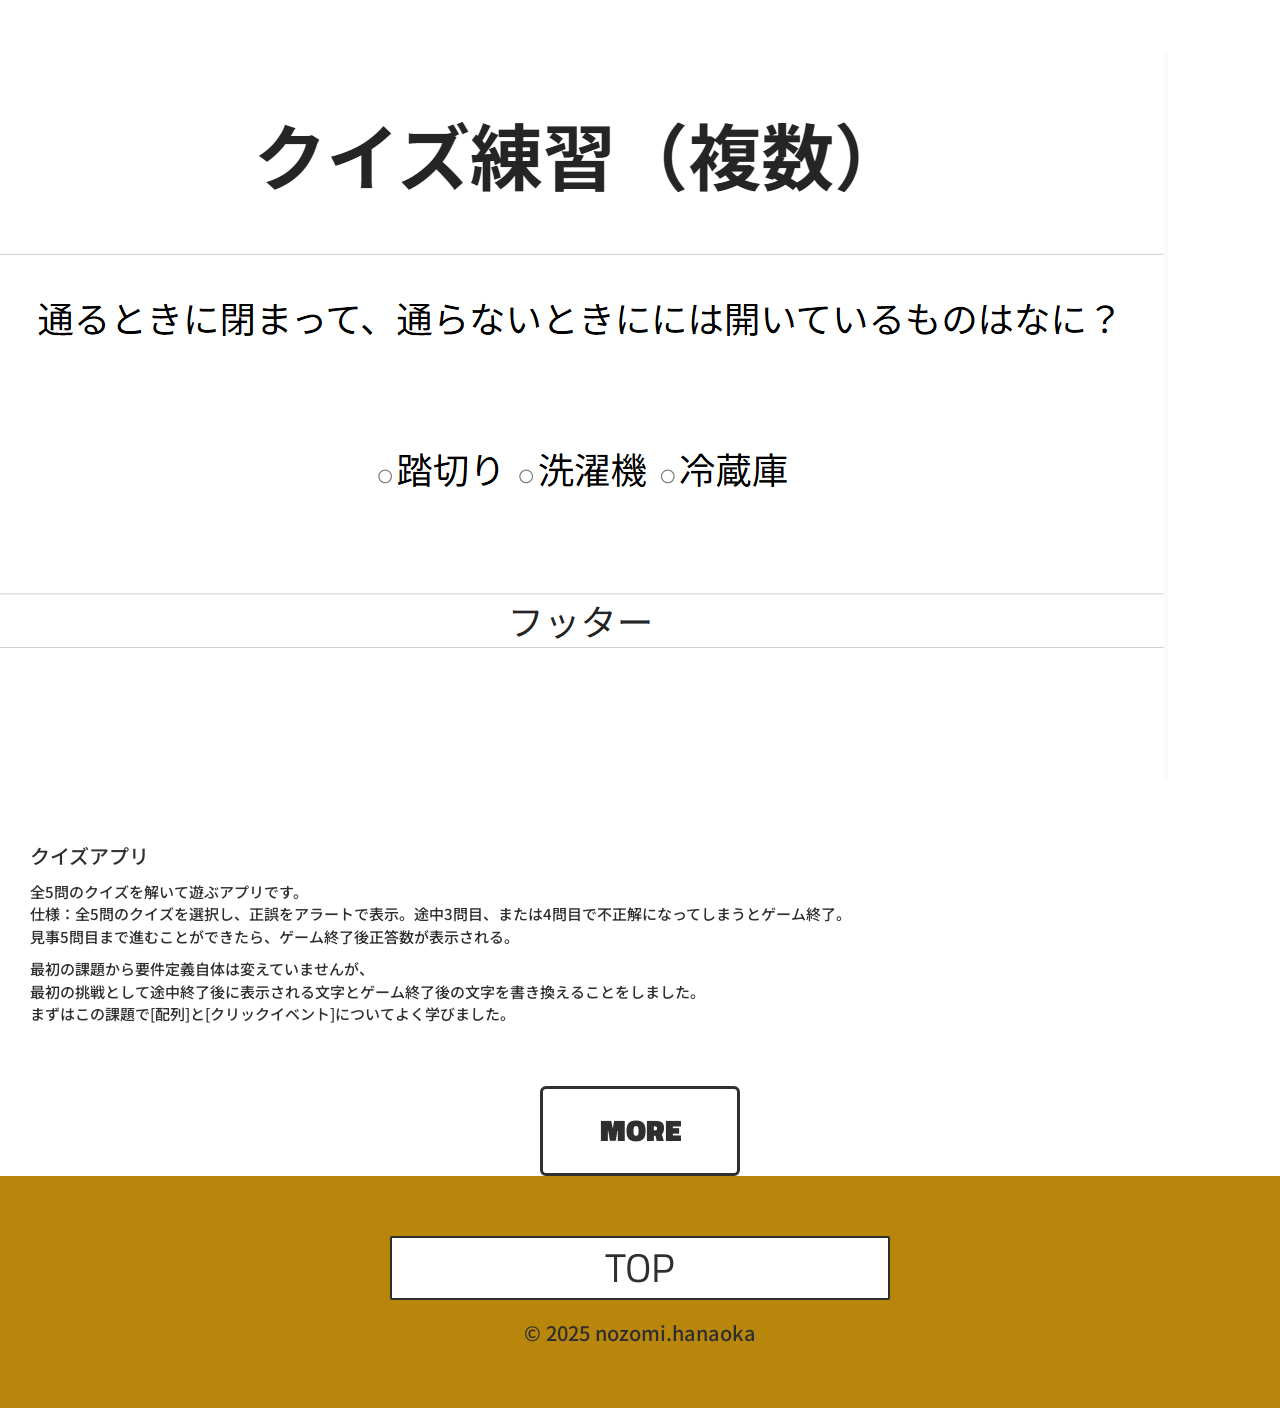
==== commit e567f7c8: "work cssの修正 gridの修正 クイズアプリは完了その下はまだ未着手 まとめて修正ができるようにCSSをまとめて書けるようにしていく" ====
--- a/portfolio/works.html
+++ b/portfolio/works.html
@@ -30,19 +30,22 @@
     <div class="attend">
         <h2>My Works</h2>
     </div>
+    <div class="javascript">
+        <h3>Javascript</h3>
+    </div>
     <section class="01">
-        <div class="works_grid">
+        <div class="javascript_section">
             <div class="quizapp">
-                <div class="quiz_grid">
-                    <div class="quiz_top">
+                <div class="grid_a">
+                    <div class="grid_left-a">
                         <img src="assets/img/quizapp/quiz_top.png" alt="">
                     </div>
-                    <div class="quiz_right">
+                    <div class="grid_right-a">
                         <div class="quiz_atend">
                             <h3>クイズアプリ</h3>
                             <p>全5問のクイズを解いて遊ぶアプリです。<br>
-                            途中3問目、または4問目で不正解になってしまうとゲーム終了となります。<br>
-                            見事5問目まで進むことができたら、ゲーム終了後正答数が表示されるようになっています。</p>
+                            仕様：全5問のクイズを選択し、正誤をアラートで表示。途中3問目、または4問目で不正解になってしまうとゲーム終了。<br>
+                            見事5問目まで進むことができたら、ゲーム終了後正答数が表示される。</p>
                             <p>最初の課題から要件定義自体は変えていませんが、<br>
                             最初の挑戦として途中終了後に表示される文字とゲーム終了後の文字を書き換えることをしました。<br>
                             まずはこの課題で[配列]と[クリックイベント]についてよく学びました。</p>
@@ -53,14 +56,15 @@
                     </div>
                 </div>
             </div>
+        </div>
             <div class="jankenapp">
-                <div class="janken_grid">
-                    <div class="janken_left">
+                <div class="grid_b">
+                    <div class="grid_left-b">
                         <div class="janken_attend">
                             <h3>じゃんけんアプリ</h3>
-                            <p>じゃんけん5回勝負のゲームアプリです。5回じゃんけんをコンピューターとしたら勝った回数が最後に表示されるようになっています。</p>
-                            <p>これは最初"グー","チョキ","パー"それぞれで場合分けしてMathのramdum関数で総当たりしていました。<br>
-                            そのあと要件は変わりませんがif文と条件分岐と配列でコードをリファクタリングしています。<br>
+                            <p>じゃんけん5回勝負のゲームアプリです。</p>
+                            <p>仕様："グー","チョキ","パー"それぞれで場合分けしてMathのramdum関数で総当たりするように設計。<br>
+                            そのあと要件は変更せずif文と条件分岐と配列でコードをリファクタリング。<br>
                             課題で作ったものはコードをパッと見たときにわかりやすかったです。<br>
                             リファクタリングしたときはいままでに習得した技術を使って組み上げるのに「こんな方法もあるか。」と新しい発見につながりました。</p>
                         </div>
@@ -74,16 +78,16 @@
                 </div>
             </div>
             <div class="memoapp">
-                <div class="memo_grid">
+                <div class="grid">
                     <div class="memo_top">
                         <img src="assets/img/memo/memoapp_top.png" alt="">
                     </div>
-                    <div class="memo_right">
+                    <div class="grid_right">
                         <div class="memo_attend">
                             <h3 class="memo_p">メモパッドアプリ</h3>
-                            <p>上の入力欄にタイトルを。下の入力欄にテキストを入力して"Save"をクリックすると入力欄下にタイトルとメモの内容がリストとなって表示されます。<br>
-                            メモは各リスト右にある"削除"ボタンをクリックで削除できます。"Clear"ボタンをクリックするとすべてのリストが削除されます。<br>
-                            また、このメモの内容はブラウザのローカルストレージに保存することができ、同時に削除もできます。</p>
+                            <p>仕様：上の入力欄にタイトルを。下の入力欄にテキストを入力。"Save"をクリックすると入力欄下にタイトルとメモの内容がリストとなって表示される。<br>
+                            メモは各リスト右にある"削除"ボタンをクリックで削除できる。"Clear"ボタンをクリックするとすべてのリストが削除される。<br>
+                            また、このメモの内容はブラウザのローカルストレージに保存することができ、同時に削除もできる。</p>
                             <p>最初はローカルストレージは何に使うんだ？と存在を不思議に感じていましたが、<br>
                             メッセージアプリの記録保存やゲームの進捗保存など様々な場面で利用されていることを知ってとても身近に感じました。今後このページで紹介している「じゃんけんアプリ」などで応用できるなと考えています。</p>
                         </div>
@@ -101,7 +105,7 @@
                     <div class="canvas_attend">
                         <h3>お絵描きアプリ</h3>
                         <p>その名の通りマウスクリックで線を引くことができ、自由に絵を描くことができます。<br>
-                        スライドバーで線の太さ。その横のカラーピッカーで色の指定をできます。</p>
+                        仕様：描画範囲からマウスが離れたときに線を描くのをやめる。スライドバーで線の太さ。その横のカラーピッカーで色の指定をできる。</p>
                         <p>課題をやっていて難しかったのは描画できるエリアからマウスが出たときに線を引くのをやめる制御をかけることでした。<br>
                         全体的に細かい制御をかけるのに苦戦しましたがそこが楽しかったです。</p>
                     </div>
@@ -118,7 +122,7 @@
                     <div class="udedameshiapp_right">
                         <div class="udedameshiapp_attend">
                             <h3>腕試し課題</h3>
-                            <p>タイトルに適当なサイトの名前。URLの入力欄にそのサイトのURLを入力して追加するとリストとして表示され、ローカルストレージにも保存されるようになっています。<br>
+                            <p>仕様：タイトルに適当なサイトの名前。URLの入力欄にそのサイトのURLを入力して追加するとリストとして表示され、ローカルストレージにも保存される。<br>
                             一見メモアプリと似ているように見えますが、難しかったの1つのデータにタイトルとURLの値を同時に配列して保存することでした。<br>
                             「JSON を使用して配列を文字列に変換する」ことをヒントに、今まで習得したif文やローカルストレージへの保存方法を使ってなんとか作り上げることができました。<br>
                             今まで習得したものの総復習のような課題でした。</p>
@@ -132,6 +136,34 @@
             </div>
         </div>
     </section>
+    <div class="line_work"></div>
+    <section class="02">
+        <div class="php">
+            <h3>PHP</h3>
+        </div>
+        <div class="php_created">
+            <div class="php_mail">
+                <div class="quiz_grid">
+                    <div class="quiz_top">
+                        <img src="assets/img/quizapp/quiz_top.png" alt="">
+                    </div>
+                    <div class="quiz_right">
+                        <div class="quiz_atend">
+                            <h3>クイズアプリ</h3>
+                            <p>全5問のクイズを解いて遊ぶアプリです。<br>
+                            仕様：全5問のクイズを選択し、正誤をアラートで表示。途中3問目、または4問目で不正解になってしまうとゲーム終了。<br>
+                            見事5問目まで進むことができたら、ゲーム終了後正答数が表示される。</p>
+                            <p>最初の課題から要件定義自体は変えていませんが、<br>
+                            最初の挑戦として途中終了後に表示される文字とゲーム終了後の文字を書き換えることをしました。<br>
+                            まずはこの課題で[配列]と[クリックイベント]についてよく学びました。</p>
+                        </div>
+                        <div class="more">
+                            <div class="more_jump"><a href="https://fuji.jobtra-itweb.com/quiz_re/quiz02.html">MORE</a></div>
+                        </div>
+                    </div>
+                </div>
+            </div>
+    </section>
     <footer>
         <div class="link"><a href="index.html">TOP</a></div>
         <p>&copy; 2025 nozomi.hanaoka</p>
--- a/portfolio/assets/css/style.css
+++ b/portfolio/assets/css/style.css
@@ -365,7 +365,7 @@
 .attend {
   width: 100%;;
   margin: 0 auto;
-  padding: 80px 60px;
+  padding: 60px 60px;
   margin-top: 10px;
   background-color: #b8860b;
 }
@@ -382,7 +382,19 @@
   font-weight: 400;
 }
 
-.works_grid {
+.javascript {
+  width: 100%;;
+  margin: 0 auto;
+  padding: 40px 60px;
+  margin-top: 10px;
+}
+
+.javascript h3{
+  font-size: 4rem;
+  font-weight: 500;
+}
+
+.quiz {
   width: 100%;;
   margin: 0 auto;
   padding: 80px 60px;
@@ -418,26 +430,34 @@
   padding: 30px;
 }
 
-.quiz_grid {
+.grid_a {
   display: grid;
-  grid-template-columns: 60% 40%; /* 左60%, 右40% */
-  width: 100%;
-  height: 600px;
-}
-
-.quiz_top {
+  grid-template-columns: 60% 40%;
+  grid-template-rows: 600px; /* 高さを1行分に固定 */
+  grid-auto-flow: column;   /* 要素を横にしか並べない設定 */
+  width: 100%;
+  min-height: 600px;
+}
+
+.grid_left-a {
+  display: block !important;
   grid-column: 1 / 2;
+  width: 100%;        
   height: 100%;
-}
-
-.quiz_top img {
-  width: 80%;
-  height: 80%;
-  margin-top: 120px;
-}
+  padding: 0;        
+  margin: 0;
+}
+
+.grid_left-a img {
+  width: 100%;
+  height: 100%;
+  object-fit: cover;
+  display: block;      
+}
+
 
 /* 右カラムを内部で上下分割 */
-.quiz_right {
+.grid_right-a {
   grid-column: 2 / 3;
   display: grid;
   grid-template-rows: 60% 40%; /* 上60%テキスト, 下40%リンク */
@@ -482,14 +502,14 @@
   background-color: #f5f5f5;
 }
 
-.janken_grid {
+.grid_left-b {
   display: grid;
   grid-template-columns: 40% 60%; /* 左60%, 右40% */
   width: 100%;
   height: 600px;
 }
 
-.janken_left {
+.janken_left-b {
   display: grid;
   grid-template-rows: 360px 240px; /* 上60%テキスト, 下40%リンク */
   height: 100%;
@@ -681,7 +701,7 @@
   display: grid;
   grid-template-columns: 60% 40%; 
   width: 100%;
-  height: 600px;
+  height: 500px;
 }
 
 .local_top {
@@ -692,9 +712,10 @@
 
 .local_top img {
   display: block;
-  width: 40%;
+  width: 60%;
   height: auto;
   object-fit: cover;
+  margin-left: 90px;
 }
 
 /* 右カラムを内部で上下分割 */
@@ -738,6 +759,27 @@
   align-items: center;
   justify-content: center;
 }
+
+.line_work {
+  border-bottom: #b8860b 15px dashed;
+}
+
+/* ====================
+php
+==================== */
+.php {
+  width: 100%;;
+  margin: 0 auto;
+  padding: 40px 60px;
+  margin-top: 10px;
+}
+
+.php h3{
+  font-size: 4rem;
+  font-weight: 500;
+}
+
+
 /* ====================
 footer
 ==================== */
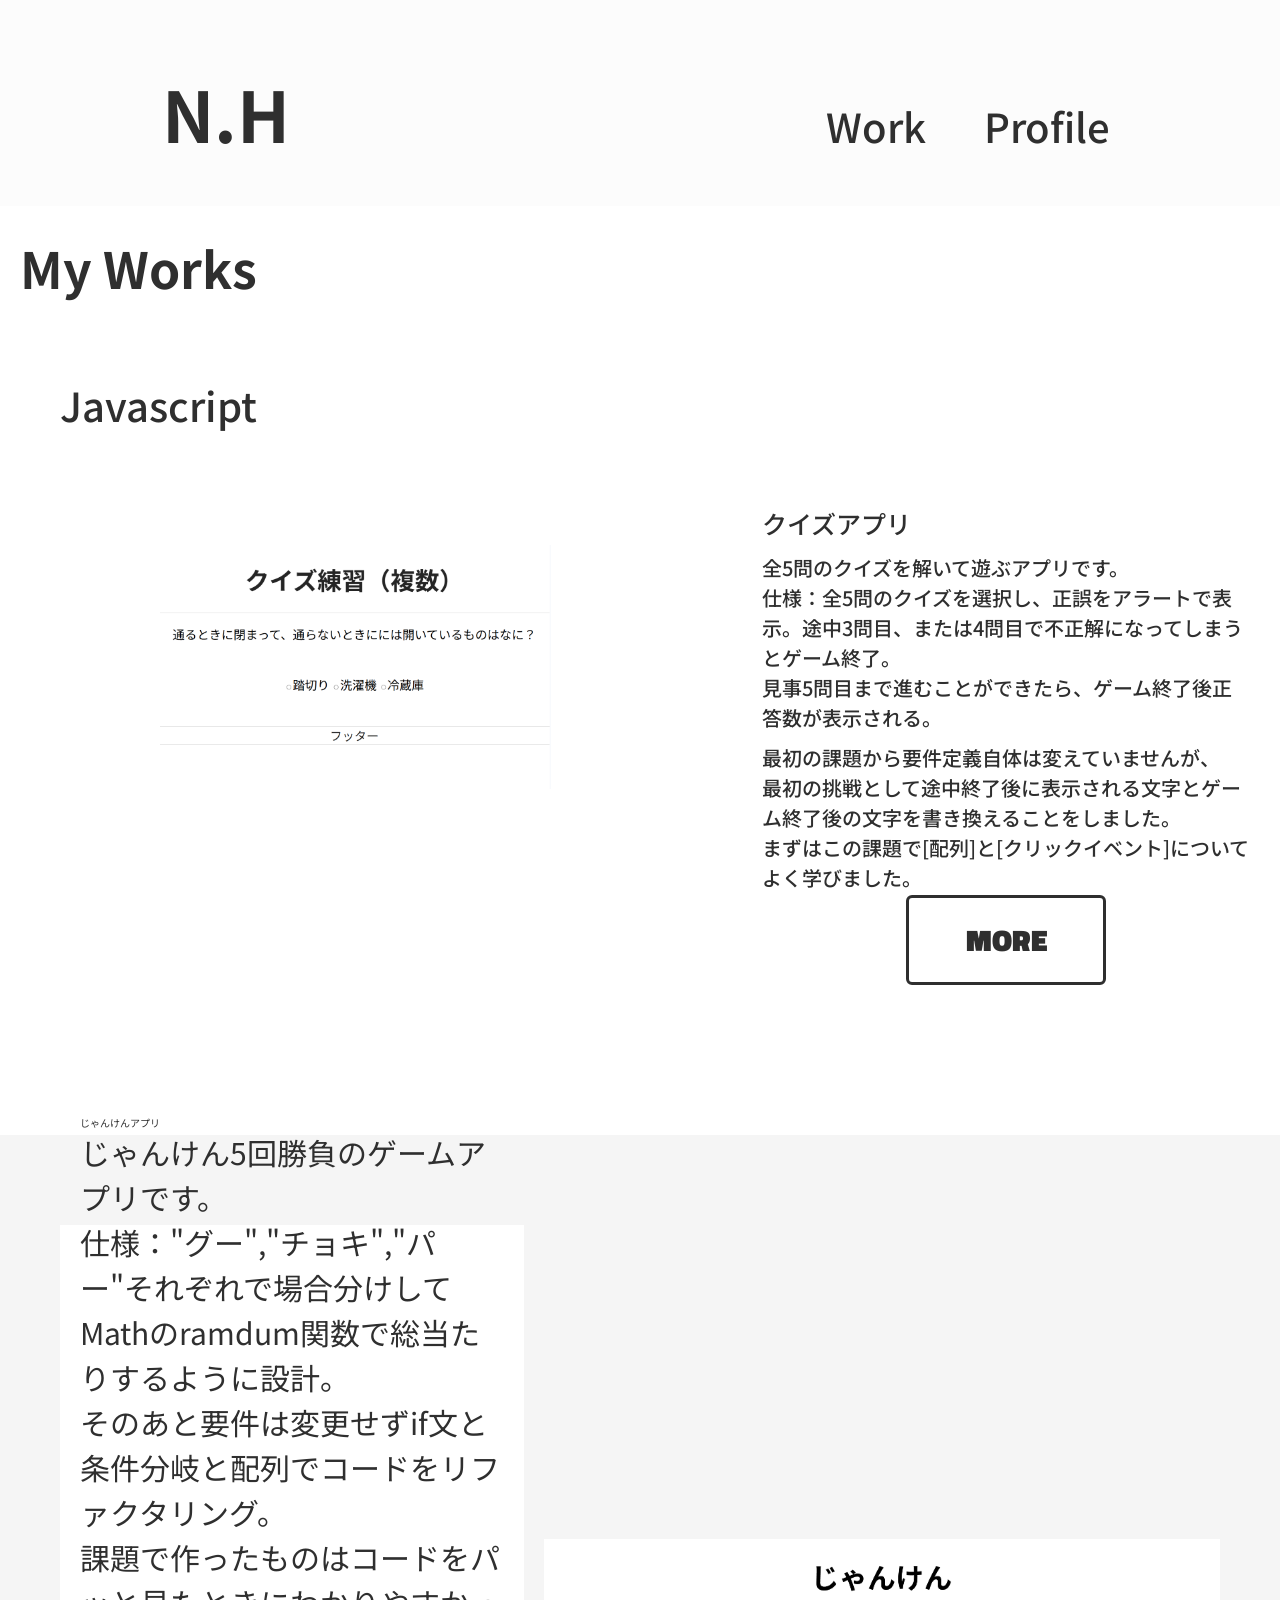
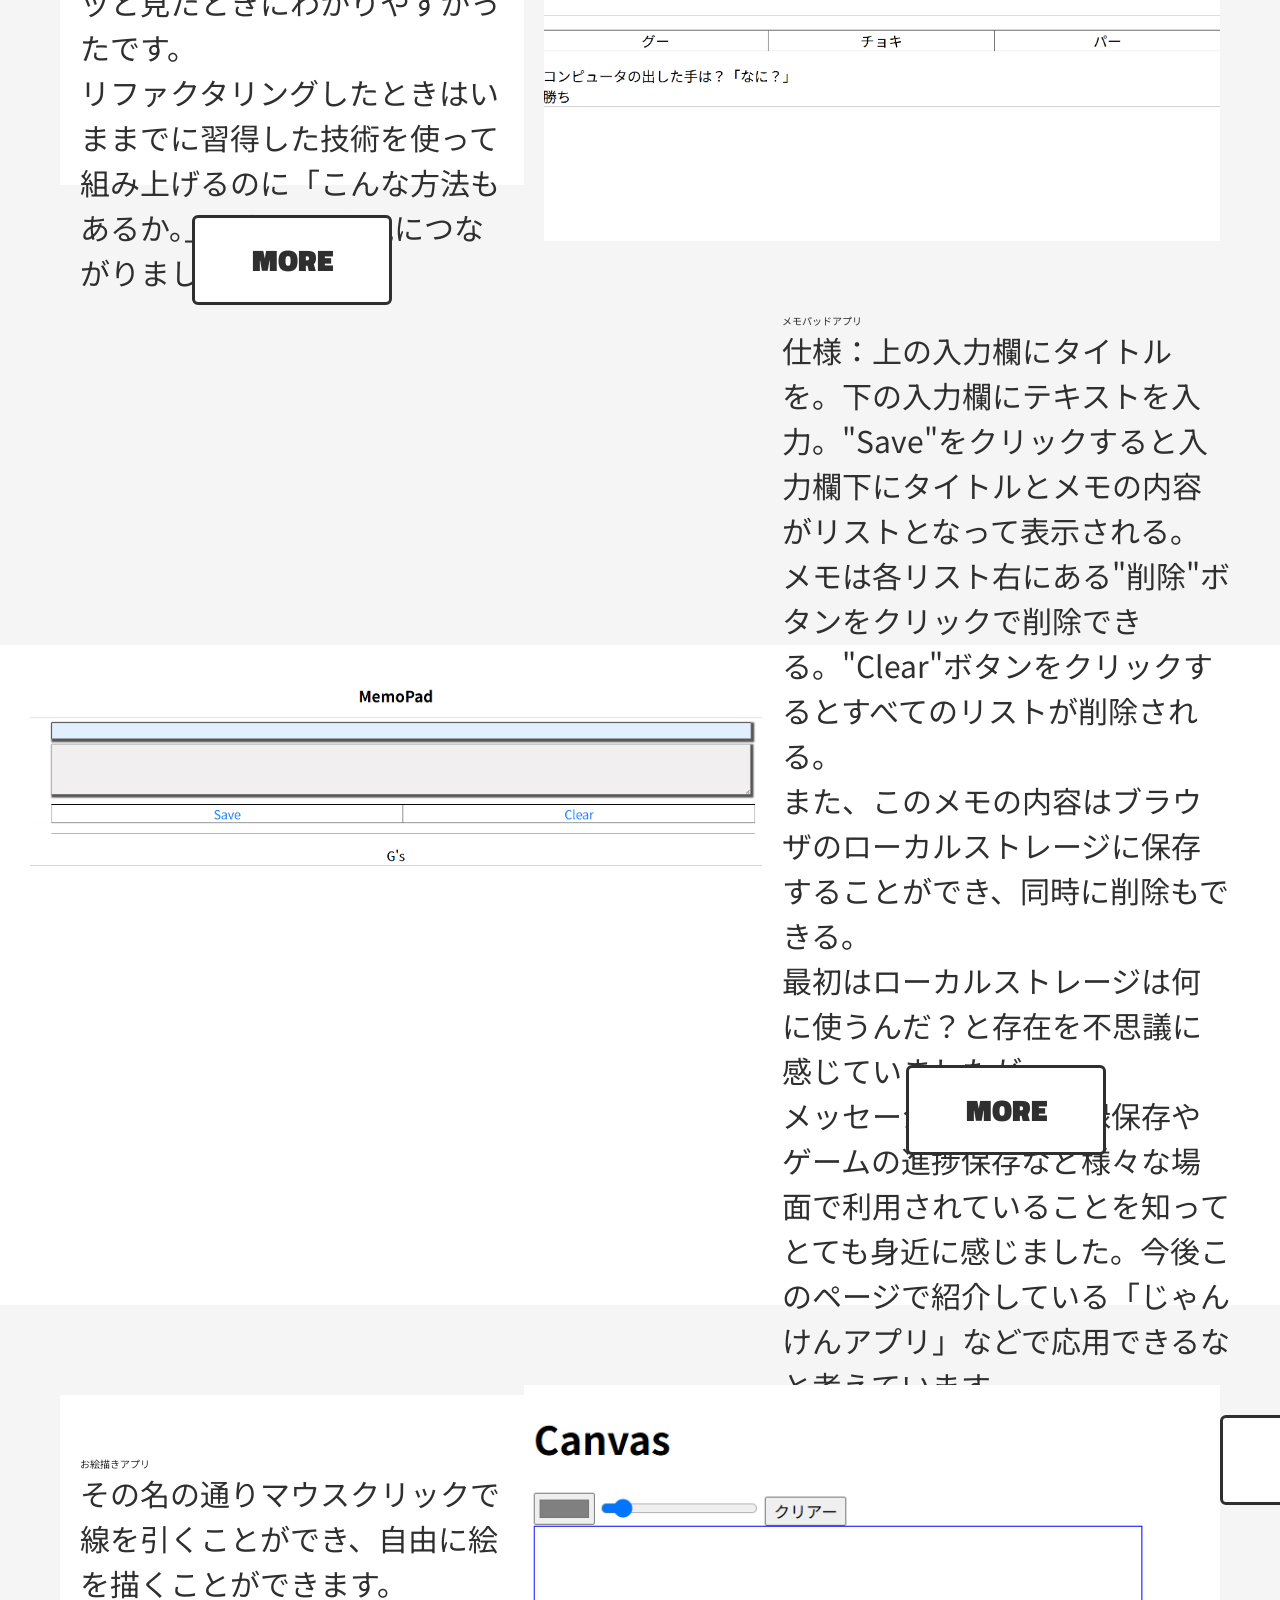
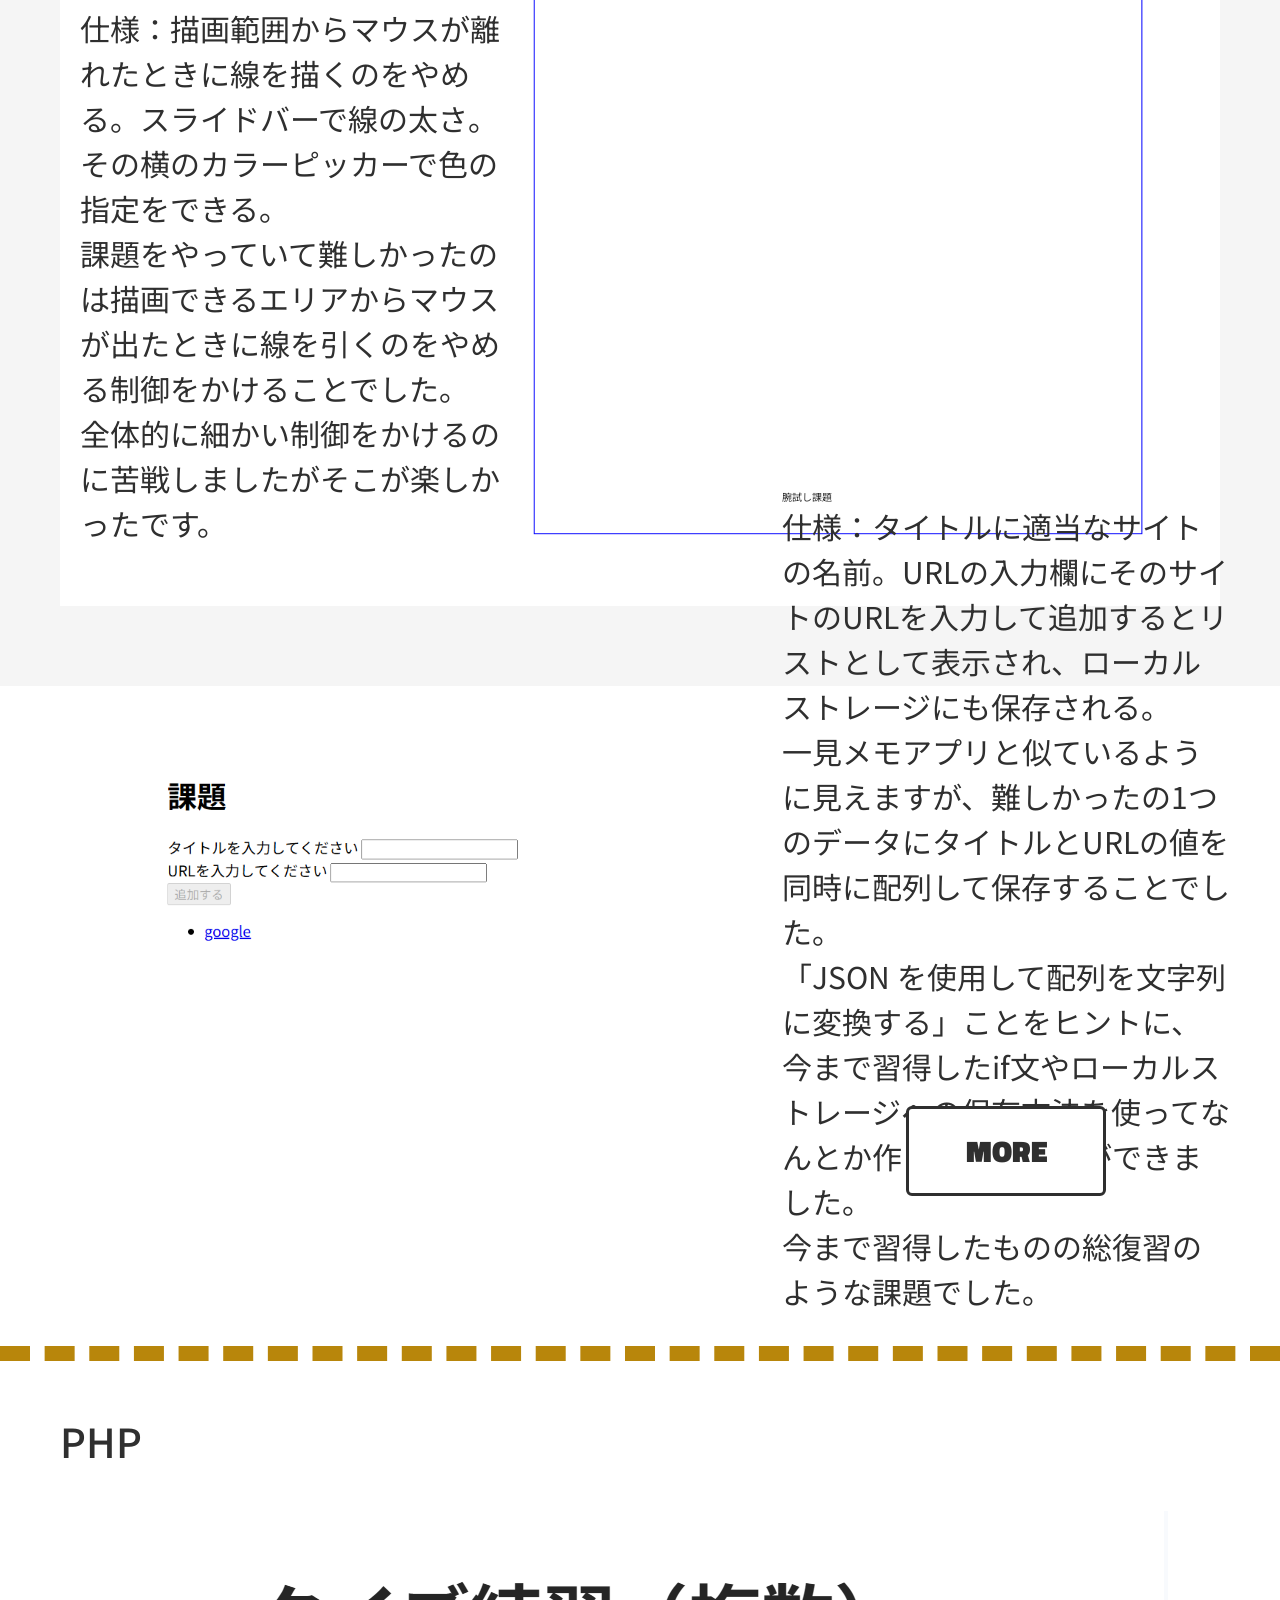
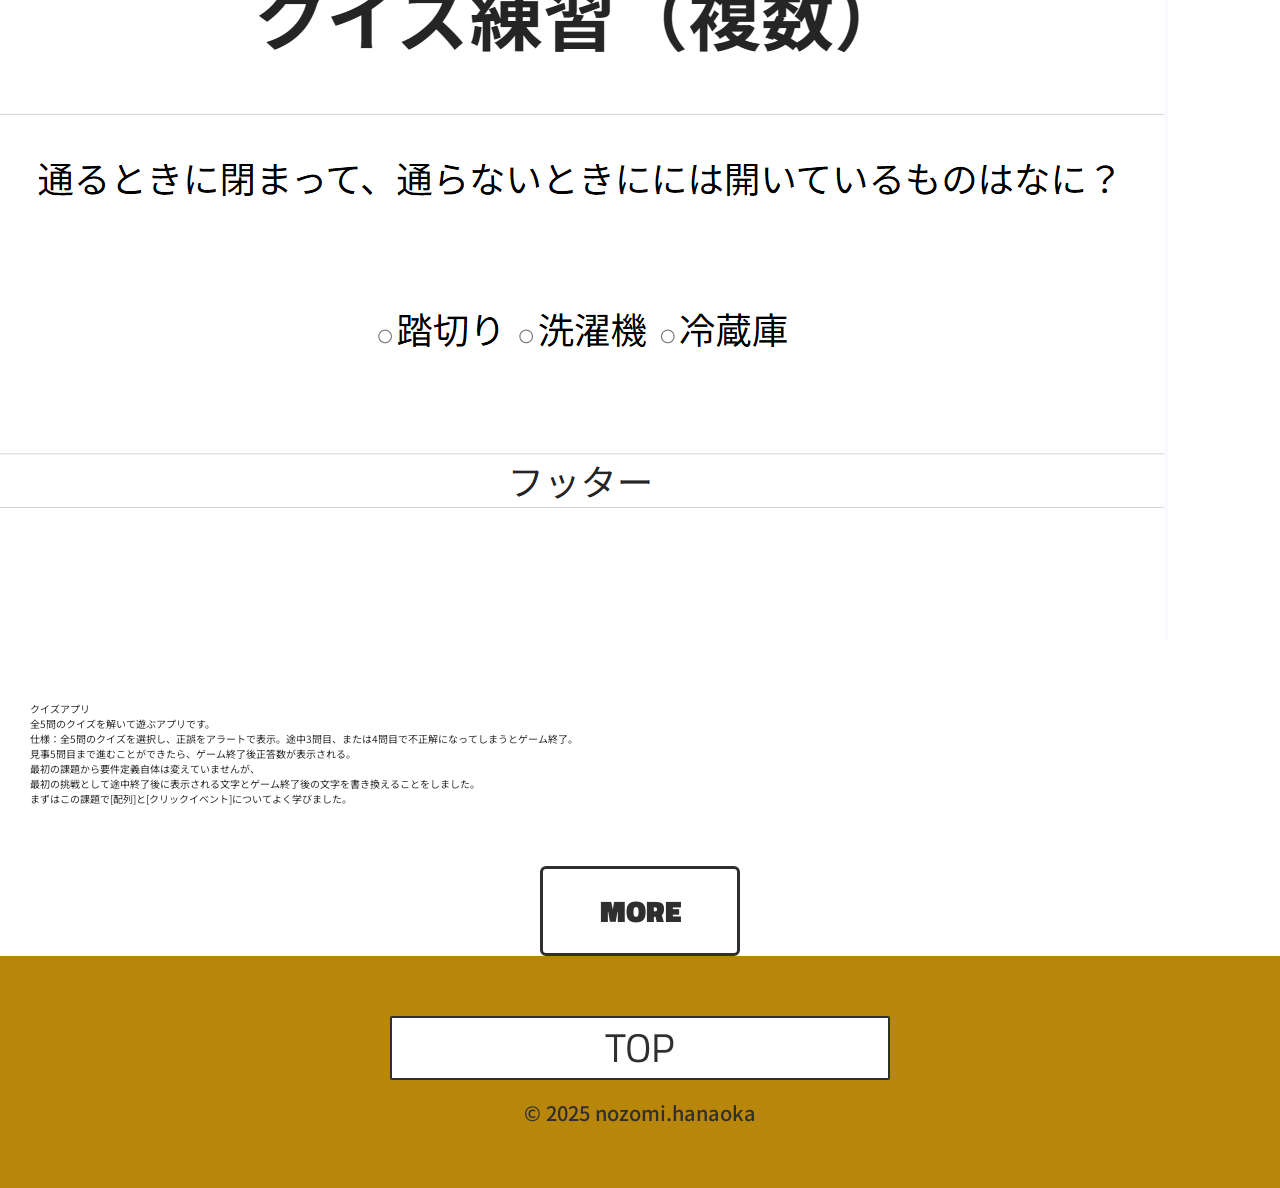
==== commit a35b4b87: "workのgrid共通部分修正" ====
--- a/portfolio/works.html
+++ b/portfolio/works.html
@@ -41,7 +41,7 @@
                         <img src="assets/img/quizapp/quiz_top.png" alt="">
                     </div>
                     <div class="grid_right-a">
-                        <div class="quiz_atend">
+                        <div class="atend">
                             <h3>クイズアプリ</h3>
                             <p>全5問のクイズを解いて遊ぶアプリです。<br>
                             仕様：全5問のクイズを選択し、正誤をアラートで表示。途中3問目、または4問目で不正解になってしまうとゲーム終了。<br>
@@ -60,7 +60,7 @@
             <div class="jankenapp">
                 <div class="grid_b">
                     <div class="grid_left-b">
-                        <div class="janken_attend">
+                        <div class="attend">
                             <h3>じゃんけんアプリ</h3>
                             <p>じゃんけん5回勝負のゲームアプリです。</p>
                             <p>仕様："グー","チョキ","パー"それぞれで場合分けしてMathのramdum関数で総当たりするように設計。<br>
@@ -78,13 +78,13 @@
                 </div>
             </div>
             <div class="memoapp">
-                <div class="grid">
+                <div class="grid_a">
                     <div class="memo_top">
                         <img src="assets/img/memo/memoapp_top.png" alt="">
                     </div>
-                    <div class="grid_right">
-                        <div class="memo_attend">
-                            <h3 class="memo_p">メモパッドアプリ</h3>
+                    <div class="grid_right-a">
+                        <div class="attend">
+                            <h3>メモパッドアプリ</h3>
                             <p>仕様：上の入力欄にタイトルを。下の入力欄にテキストを入力。"Save"をクリックすると入力欄下にタイトルとメモの内容がリストとなって表示される。<br>
                             メモは各リスト右にある"削除"ボタンをクリックで削除できる。"Clear"ボタンをクリックするとすべてのリストが削除される。<br>
                             また、このメモの内容はブラウザのローカルストレージに保存することができ、同時に削除もできる。</p>
@@ -98,11 +98,11 @@
                 </div>
             </div>
             <div class="canvasapp">
-                <div class="canvas_grid">
-                    <div class="canvas_top">
+                <div class="grid_b">
+                    <div class="grid_right-a">
                         <img src="assets/img/canvas/canvas.png" alt="">
                     </div>
-                    <div class="canvas_attend">
+                    <div class="attend">
                         <h3>お絵描きアプリ</h3>
                         <p>その名の通りマウスクリックで線を引くことができ、自由に絵を描くことができます。<br>
                         仕様：描画範囲からマウスが離れたときに線を描くのをやめる。スライドバーで線の太さ。その横のカラーピッカーで色の指定をできる。</p>
@@ -115,12 +115,12 @@
                 </div>
             </div>
             <div class="udedameshiapp">
-                <div class="udedameshiapp_grid">
-                    <div class="local_top">
+                <div class="grid_a">
+                    <div class="grid_left-a">
                         <img src="assets/img/local_json/local_top.png" alt="">
                     </div>
-                    <div class="udedameshiapp_right">
-                        <div class="udedameshiapp_attend">
+                    <div class="grid_right-a">
+                        <div class="attend">
                             <h3>腕試し課題</h3>
                             <p>仕様：タイトルに適当なサイトの名前。URLの入力欄にそのサイトのURLを入力して追加するとリストとして表示され、ローカルストレージにも保存される。<br>
                             一見メモアプリと似ているように見えますが、難しかったの1つのデータにタイトルとURLの値を同時に配列して保存することでした。<br>
--- a/portfolio/assets/css/style.css
+++ b/portfolio/assets/css/style.css
@@ -367,7 +367,7 @@
   margin: 0 auto;
   padding: 60px 60px;
   margin-top: 10px;
-  background-color: #b8860b;
+  background-color: #FFF;
 }
 
 .attend h2 {
@@ -420,6 +420,13 @@
   font-weight: 900;
 }
 
+.more,
+.more_jump {
+  display: flex;
+  justify-content: center;
+  align-items: center;
+}
+
 
 /* ====================
 quiz app
@@ -433,11 +440,12 @@
 .grid_a {
   display: grid;
   grid-template-columns: 60% 40%;
-  grid-template-rows: 600px; /* 高さを1行分に固定 */
-  grid-auto-flow: column;   /* 要素を横にしか並べない設定 */
+  grid-template-rows: 600px; 
+  grid-auto-flow: column;   
   width: 100%;
   min-height: 600px;
 }
+
 
 .grid_left-a {
   display: block !important;
@@ -455,308 +463,170 @@
   display: block;      
 }
 
+.grid_right-a {
+  grid-column: 2 / 3;
+  display: grid;
+  grid-template-rows: 60% 40%; 
+  height: 100%;
+}
+
+.quiz_atend {
+  padding: 60px 30px 30px 30px;
+  display: flex;
+  flex-direction: column;
+  justify-content: center;
+}
+
+.atend h3 {
+  color: #2F2F2F;
+  font-size: 2.5rem;
+  font-weight: 500;
+}
+
+.atend p {
+  margin-top: 10px;
+  color: #2F2F2F;
+  font-size: 2rem;
+  font-weight: 500;
+}
+
+/* ====================
+janken app 作品左
+==================== */
+.jankenapp {
+  width: 100%;
+  margin: 0 auto;
+  padding: 30px;
+  display: flex;
+  padding: 80px 60px;
+  background-color: #f5f5f5;
+}
+
+.grid_b {
+  display: grid;
+  grid-template-columns: 40% 60%; /* 左60%, 右40% */
+  grid-auto-flow: column;
+  width: 100%;
+  min-height: 600px;
+}
+
+.grid_left-b {
+  display: grid;
+  grid-template-rows: 60% 40%; /* 上60%テキスト, 下40%リンク */
+  min-height: 600px;
+}
+
+.janken_attend {
+  padding: 60px 30px 30px 30px;
+  display: flex;
+  flex-direction: column;
+  justify-content: center;
+}
+
+.janken_top {
+  display: flex;
+  justify-content: center;
+  align-items: center;
+  grid-column: 2 / 3; /* 右列のみ */
+  grid-row: 1 / 3;    /* 上下両方を占める */
+  margin-left: 20px;
+}
+
+.janken_top img {
+  max-width: 100%;
+  height: auto;
+  display: block; /* 必要なら */
+}
+/* ====================
+memo app　作品右
+==================== */
+.memoapp {
+  width: 100%;
+  margin: 0 auto;
+  padding: 30px;
+}
+
+.grid_left-a img {
+  width: 100%;
+  height: 100%;
+}
+
+/* ====================
+canvas app　作品左
+==================== */
+.canvasapp {
+  display: flex;
+  width: 100%;
+  margin: 0 auto;
+  padding: 80px 60px;
+  background-color: #f5f5f5;
+}
+
+.attend {
+  padding: 20px;
+  display: flex;
+  flex-direction: column;
+  justify-content: center;
+}
+
+.canvas_top {
+  margin-left: 100px;
+  grid-column: 2 / 3;
+  grid-row: 1 / 3;    
+}
+
+.canvas_top img {
+  width: 50%;
+  height: auto;
+  display: block;
+  object-fit: cover; 
+}
+
+
+
+/* ====================
+udedameshi app　作品右
+==================== */
+.udedameshiapp {
+  width: 100%;
+  margin: 0 auto;
+  padding: 30px;
+}
+
+.grid_a {
+  display: grid;
+  grid-template-columns: 60% 40%; 
+  width: 100%;
+  height: 500px;
+}
+
+.grid_left-a {
+  grid-column: 1 / 2;
+  height: 100%;
+  padding: 40px;
+}
+
+.grid_left-a img {
+  display: block;
+  width: 60%;
+  height: auto;
+  object-fit: cover;
+  margin-left: 90px;
+}
 
 /* 右カラムを内部で上下分割 */
 .grid_right-a {
   grid-column: 2 / 3;
   display: grid;
-  grid-template-rows: 60% 40%; /* 上60%テキスト, 下40%リンク */
-  height: 100%;
-}
-
-.quiz_atend {
-  padding: 60px 30px 30px 30px;
-  display: flex;
-  flex-direction: column;
-  justify-content: center;
-}
-
-.quiz_atend h3 {
-  color: #2F2F2F;
-  font-size: 2rem;
-  font-weight: 500;
-}
-
-.quiz_atend p {
-  margin-top: 10px;
-  color: #2F2F2F;
-  font-size: 1.5rem;
-  font-weight: 500;
-}
-
-.more,
-.more_jump {
-  display: flex;
-  justify-content: center;
-  align-items: center;
-}
-/* ====================
-janken app 作品左
-==================== */
-.jankenapp {
-  width: 100%;
-  margin: 0 auto;
-  padding: 30px;
-  display: flex;
-  padding: 80px 60px;
-  background-color: #f5f5f5;
-}
-
-.grid_left-b {
-  display: grid;
-  grid-template-columns: 40% 60%; /* 左60%, 右40% */
-  width: 100%;
-  height: 600px;
-}
-
-.janken_left-b {
-  display: grid;
-  grid-template-rows: 360px 240px; /* 上60%テキスト, 下40%リンク */
-  height: 100%;
-}
-
-.janken_attend {
-  padding: 60px 30px 30px 30px;
-  display: flex;
-  flex-direction: column;
-  justify-content: center;
-  grid-row: 1;
-}
-
-.janken_attend h3 {
-  color: #2F2F2F;
-  font-size: 2rem;
-  font-weight: 500;
-}
-
-.janken_attend p{
-  margin-top: 10px;
-  color: #2F2F2F;
-  font-size: 1.5rem;
-  font-weight: 500;
-}
-
-.more_jump {
-  display: flex;
-  justify-content: center;
-  align-items: center;
-}
-
-.more {
-  display: flex;
-  align-items: center;
-  justify-content: center;
-  grid-row: 2;
-  margin-top: 30px;
-}
-
-.janken_top {
-  display: flex;
-  justify-content: center;
-  align-items: center;
-  grid-column: 2 / 3; /* 右列のみ */
-  grid-row: 1 / 3;    /* 上下両方を占める */
-  margin-left: 20px;
-}
-
-.janken_top img {
-  width: 90%;
-  height: auto;
-  display: block;
-  object-fit: cover; /* 必要なら */
-}
-/* ====================
-memo app　作品右
-==================== */
-.memoapp {
-  width: 100%;
-  margin: 0 auto;
-  padding: 30px;
-}
-
-.memo_grid {
-  display: grid;
-  grid-template-columns: 60% 40%; /* 左60%, 右40% */
-  width: 100%;
-  height: 600px;
-}
-
-.memo_top {
-  grid-column: 1 / 2;
-  height: 100%;
-}
-
-.memo_top img {
-  width: 100%;
-  height: 100%;
-}
-
-/* 右カラムを内部で上下分割 */
-.memo_right {
-  grid-column: 2 / 3;
-  display: grid;
-  grid-template-rows: 60% 40%; /* 上60%テキスト, 下40%リンク */
-  height: 100%;
-}
-
-.memo_attend {
-  padding: 20px;
-  display: flex;
-  flex-direction: column;
-  justify-content: center;
-}
-
-.memo_attend h3 {
-  color: #2F2F2F;
-  font-size: 2rem;
-  font-weight: 500;
-}
-
-.memo_attend p{
-  margin-top: 10px;
-  color: #2F2F2F;
-  font-size: 1.5rem;
-  font-weight: 500;
-}
-
-.more,
-.more_jump {
-  display: flex;
-  justify-content: center;
-  align-items: center;
-}
-
-/* ====================
-canvas app　作品左
-==================== */
-.canvasapp {
-  display: flex;
-  width: 100%;
-  margin: 0 auto;
-  padding: 80px 60px;
-  background-color: #f5f5f5;
-}
-
-.canvas_grid {
-  display: grid;
-  width: 100%;
-  height: 600px;
-  grid-template-columns: 40% 60%;
-  grid-auto-rows: 60% 40%;
-}
-
-.canvas_attend {
-  grid-column: 1 / 2;
-  grid-row: 1 / 2;
-  margin: 20px;
-  padding: 20px;
-}
-
-.canvas_attend h3 {
-  color: #2F2F2F;
-  font-size: 2rem;
-  font-weight: 500;
-}
-
-.canvas_attend p {
-  margin-top: 10px;
-  color: #2F2F2F;
-  font-size: 1.5rem;
-  font-weight: 500;
-}
-
-.more {
-  grid-column: 1 / 2;
-  grid-row: 2 / 3;
-  display: flex;
-  align-items: center;
-  justify-content: center;
-}
-
-.canvas_top {
-  margin-left: 100px;
-  grid-column: 2 / 3;
-  grid-row: 1 / 3;    
-}
-
-.canvas_top img {
-  width: 50%;
-  height: auto;
-  display: block;
-  object-fit: cover; 
-}
-
-
-
-/* ====================
-udedameshi app　作品右
-==================== */
-.udedameshiapp {
-  width: 100%;
-  margin: 0 auto;
-  padding: 30px;
-}
-
-.udedameshiapp_grid {
-  display: grid;
-  grid-template-columns: 60% 40%; 
-  width: 100%;
-  height: 500px;
-}
-
-.local_top {
-  grid-column: 1 / 2;
-  height: 100%;
-  padding: 40px;
-}
-
-.local_top img {
-  display: block;
-  width: 60%;
-  height: auto;
-  object-fit: cover;
-  margin-left: 90px;
-}
-
-/* 右カラムを内部で上下分割 */
-.udedameshiapp_right {
-  grid-column: 2 / 3;
-  display: grid;
   grid-template-rows: 60% 40%; 
   height: 100%;
 }
 
-.udedameshiapp_attend {
+.attend {
   grid-row: 1 / 2;
   padding: 20px;
   display: flex;
   flex-direction: column;
-  justify-content: center;
-}
-
-.udedameshiapp_attend h3 {
-  color: #2F2F2F;
-  font-size: 2rem;
-  font-weight: 500;
-}
-
-.udedameshiapp_attend p {
-  margin-top: 10px;
-  color: #2F2F2F;
-  font-size: 1.5rem;
-  font-weight: 500;
-}
-
-.more_jump {
-  display: flex;
-  justify-content: center;
-  align-items: center;
-}
-
-.more {
-  grid-row: 2 / 3;
-  display: flex;
-  align-items: center;
   justify-content: center;
 }
 
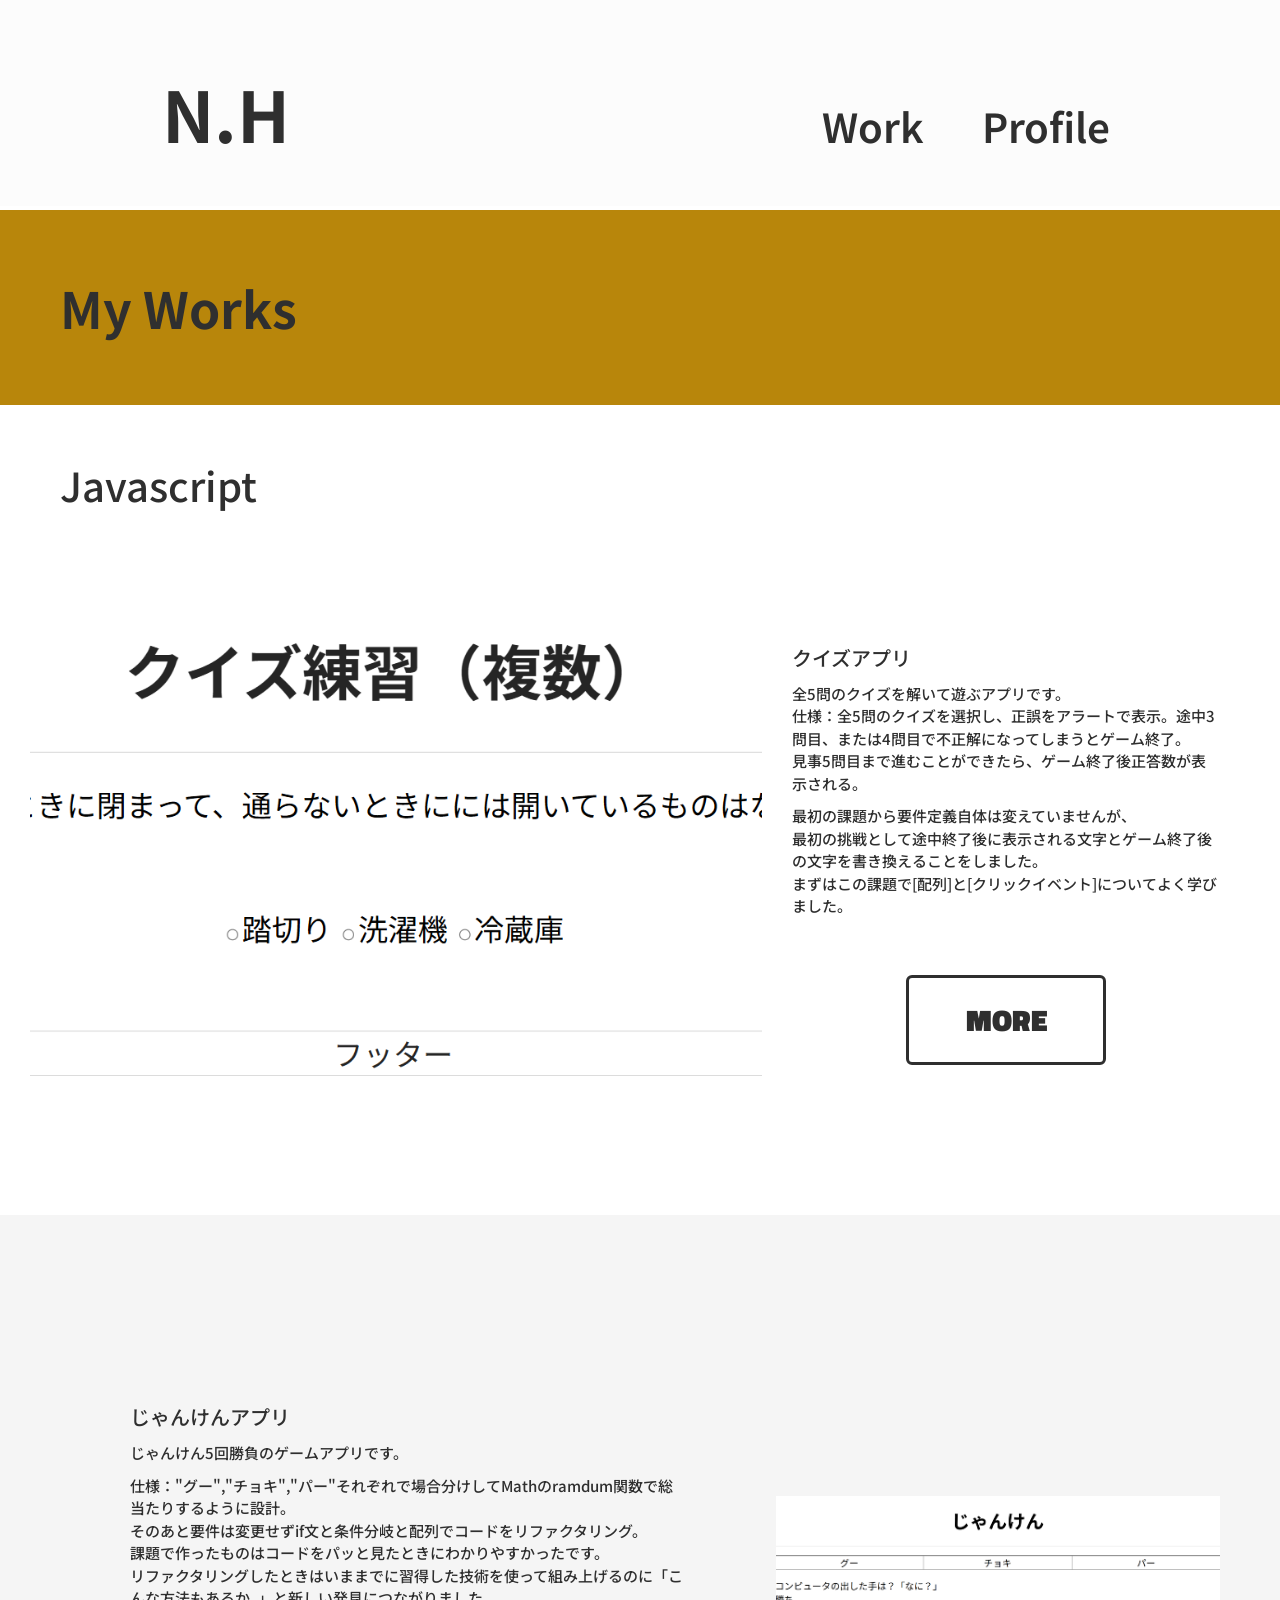
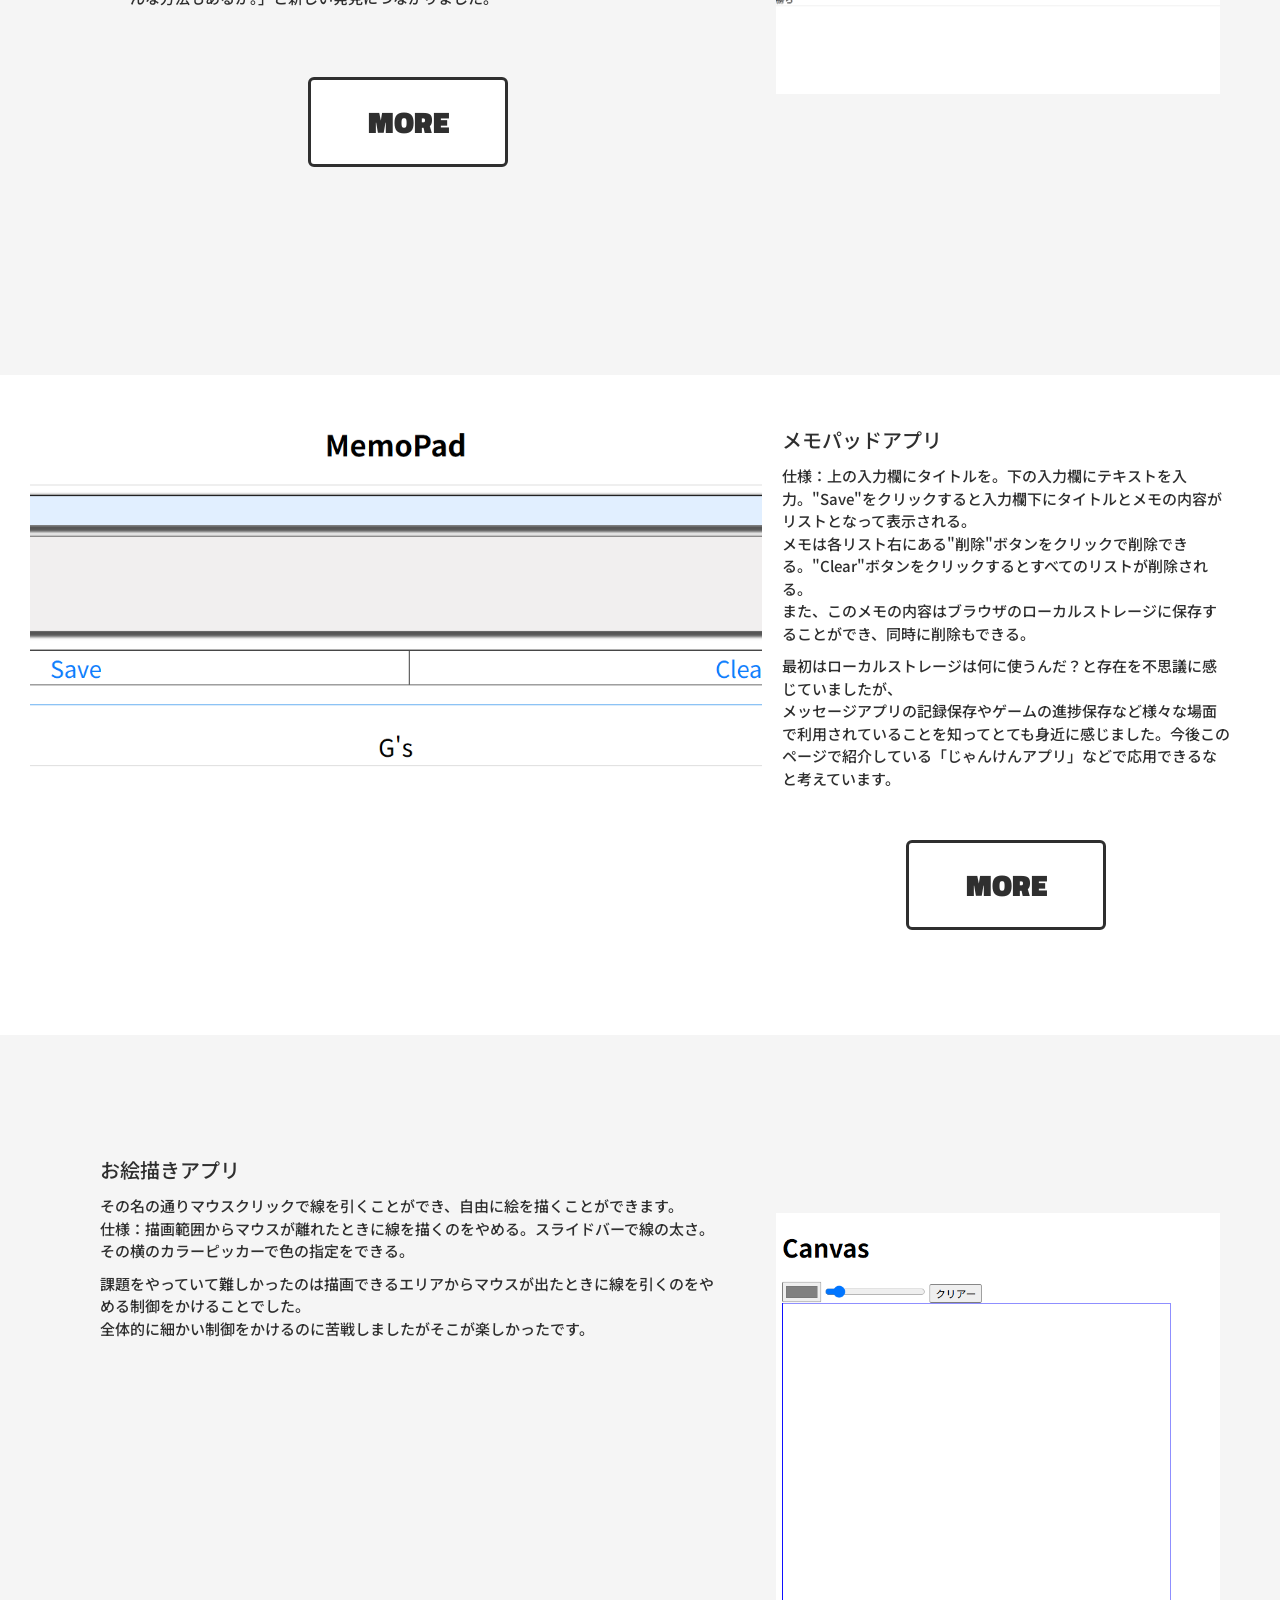
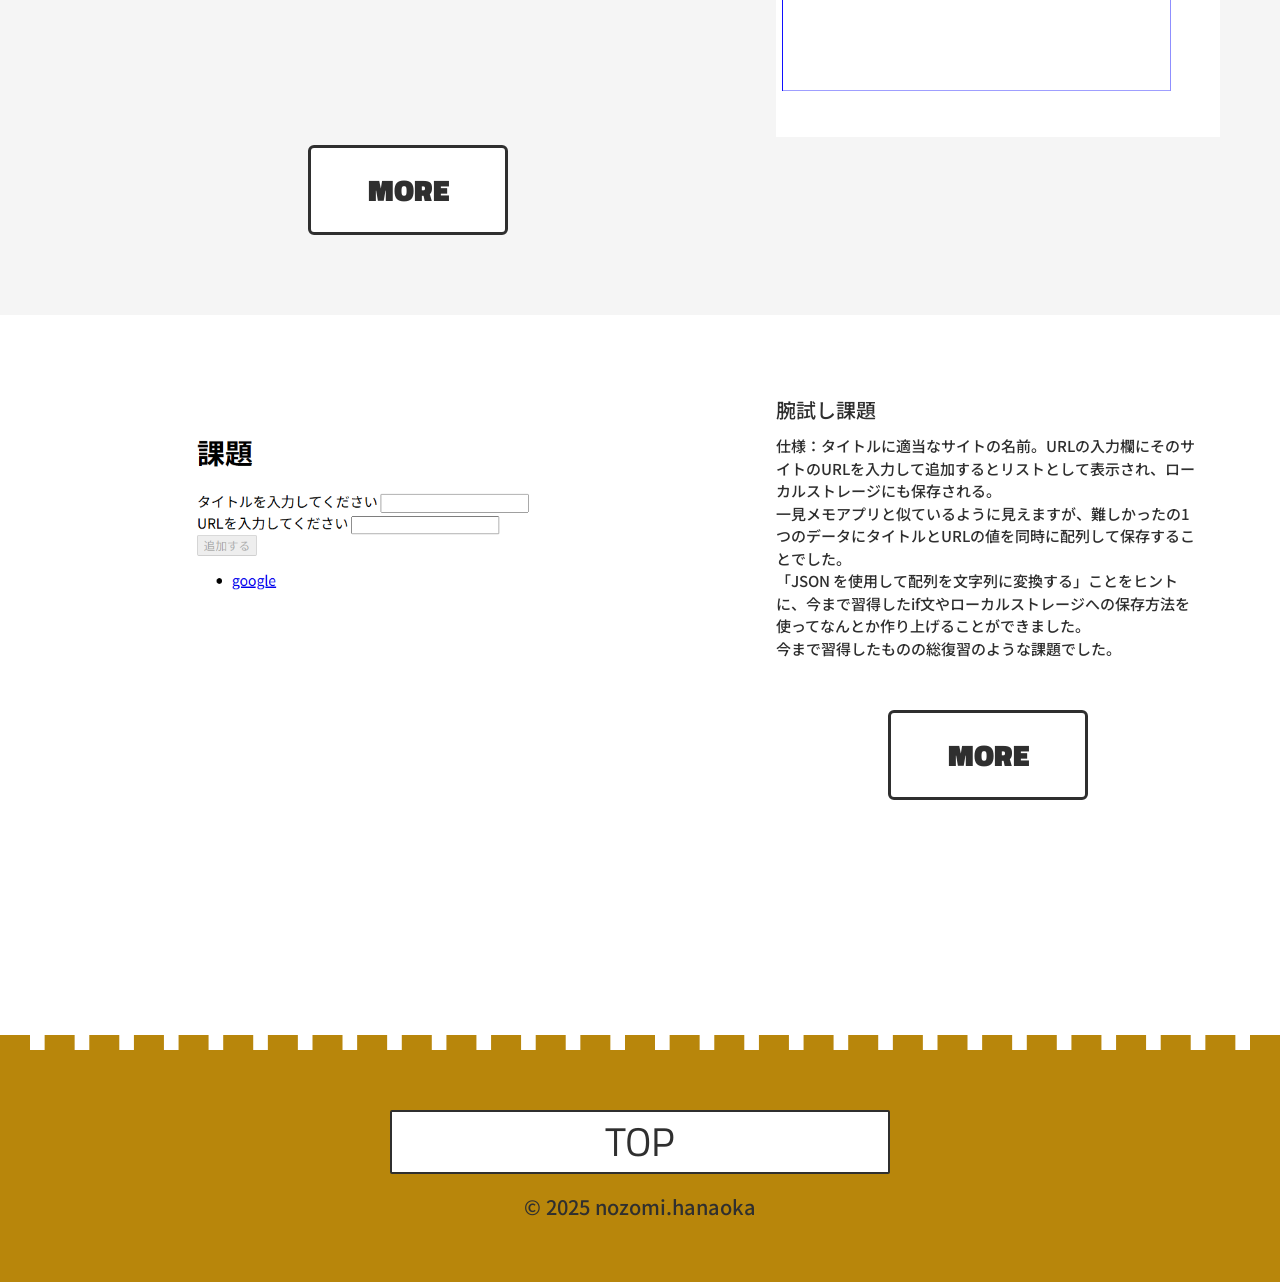
==== commit e7293aee: "works.htmlのgrid調整完了" ====
--- a/portfolio/works.html
+++ b/portfolio/works.html
@@ -41,7 +41,7 @@
                         <img src="assets/img/quizapp/quiz_top.png" alt="">
                     </div>
                     <div class="grid_right-a">
-                        <div class="atend">
+                        <div class="quiz_atend">
                             <h3>クイズアプリ</h3>
                             <p>全5問のクイズを解いて遊ぶアプリです。<br>
                             仕様：全5問のクイズを選択し、正誤をアラートで表示。途中3問目、または4問目で不正解になってしまうとゲーム終了。<br>
@@ -60,7 +60,7 @@
             <div class="jankenapp">
                 <div class="grid_b">
                     <div class="grid_left-b">
-                        <div class="attend">
+                        <div class="janken_attend">
                             <h3>じゃんけんアプリ</h3>
                             <p>じゃんけん5回勝負のゲームアプリです。</p>
                             <p>仕様："グー","チョキ","パー"それぞれで場合分けしてMathのramdum関数で総当たりするように設計。<br>
@@ -72,19 +72,19 @@
                             <div class="more_jump"><a href="https://fuji.jobtra-itweb.com/janken02/janken_re.html">MORE</a></div>
                         </div>
                     </div>
-                    <div class="janken_top">
+                    <div class="grid_right_a">
                         <img src="assets/img/janken/jankenapp_top.png" alt="">
                     </div>
                 </div>
             </div>
             <div class="memoapp">
                 <div class="grid_a">
-                    <div class="memo_top">
+                    <div class="grid_left-a">
                         <img src="assets/img/memo/memoapp_top.png" alt="">
                     </div>
-                    <div class="grid_right-a">
-                        <div class="attend">
-                            <h3>メモパッドアプリ</h3>
+                    <div class="grid_right">
+                        <div class="memo_attend">
+                            <h3 class="memo_p">メモパッドアプリ</h3>
                             <p>仕様：上の入力欄にタイトルを。下の入力欄にテキストを入力。"Save"をクリックすると入力欄下にタイトルとメモの内容がリストとなって表示される。<br>
                             メモは各リスト右にある"削除"ボタンをクリックで削除できる。"Clear"ボタンをクリックするとすべてのリストが削除される。<br>
                             また、このメモの内容はブラウザのローカルストレージに保存することができ、同時に削除もできる。</p>
@@ -98,11 +98,11 @@
                 </div>
             </div>
             <div class="canvasapp">
-                <div class="grid_b">
-                    <div class="grid_right-a">
+                <div class="grid_a">
+                    <div class="grid_right_a">
                         <img src="assets/img/canvas/canvas.png" alt="">
                     </div>
-                    <div class="attend">
+                    <div class="canvas_attend">
                         <h3>お絵描きアプリ</h3>
                         <p>その名の通りマウスクリックで線を引くことができ、自由に絵を描くことができます。<br>
                         仕様：描画範囲からマウスが離れたときに線を描くのをやめる。スライドバーで線の太さ。その横のカラーピッカーで色の指定をできる。</p>
@@ -115,12 +115,12 @@
                 </div>
             </div>
             <div class="udedameshiapp">
-                <div class="grid_a">
-                    <div class="grid_left-a">
+                <div class="grid_b">
+                    <div class="grid_left-b">
                         <img src="assets/img/local_json/local_top.png" alt="">
                     </div>
-                    <div class="grid_right-a">
-                        <div class="attend">
+                    <div class="grid_right_b">
+                        <div class="udedameshiapp_attend">
                             <h3>腕試し課題</h3>
                             <p>仕様：タイトルに適当なサイトの名前。URLの入力欄にそのサイトのURLを入力して追加するとリストとして表示され、ローカルストレージにも保存される。<br>
                             一見メモアプリと似ているように見えますが、難しかったの1つのデータにタイトルとURLの値を同時に配列して保存することでした。<br>
@@ -137,33 +137,6 @@
         </div>
     </section>
     <div class="line_work"></div>
-    <section class="02">
-        <div class="php">
-            <h3>PHP</h3>
-        </div>
-        <div class="php_created">
-            <div class="php_mail">
-                <div class="quiz_grid">
-                    <div class="quiz_top">
-                        <img src="assets/img/quizapp/quiz_top.png" alt="">
-                    </div>
-                    <div class="quiz_right">
-                        <div class="quiz_atend">
-                            <h3>クイズアプリ</h3>
-                            <p>全5問のクイズを解いて遊ぶアプリです。<br>
-                            仕様：全5問のクイズを選択し、正誤をアラートで表示。途中3問目、または4問目で不正解になってしまうとゲーム終了。<br>
-                            見事5問目まで進むことができたら、ゲーム終了後正答数が表示される。</p>
-                            <p>最初の課題から要件定義自体は変えていませんが、<br>
-                            最初の挑戦として途中終了後に表示される文字とゲーム終了後の文字を書き換えることをしました。<br>
-                            まずはこの課題で[配列]と[クリックイベント]についてよく学びました。</p>
-                        </div>
-                        <div class="more">
-                            <div class="more_jump"><a href="https://fuji.jobtra-itweb.com/quiz_re/quiz02.html">MORE</a></div>
-                        </div>
-                    </div>
-                </div>
-            </div>
-    </section>
     <footer>
         <div class="link"><a href="index.html">TOP</a></div>
         <p>&copy; 2025 nozomi.hanaoka</p>
--- a/portfolio/assets/css/style.css
+++ b/portfolio/assets/css/style.css
@@ -70,8 +70,8 @@
 
 .nav {
   display: flex;
-  justify-content: flex-end;
-  align-items: center;
+  justify-content: flex-start;
+  align-items: flex-start;
   gap: 50px;
   margin-right: 8vw;
 }
@@ -80,10 +80,34 @@
   display: block;
   list-style: none;
   font-size: 4rem;
-  font-weight: 500;
+  font-weight: 600;
   margin-right: 8px;
   border: none;
   line-height: 1;
+}
+
+.accordion_title {
+  font-size: 4rem;
+  font-weight: 600;
+  border: none;
+  line-height: 1;
+}
+
+/* アコーディオンの中身の初期状態 */
+.accordion_content {
+    max-height: 0;
+    overflow: hidden;
+    transition: max-height 0.3s ease-out; /* スルスル動くアニメーション */
+    display: flex;
+    flex-direction: column; /* 縦に並べる */
+    padding-left: 10px;    /* 少し右にずらすと見やすい */
+}
+
+/* リンクのデザイン（任意） */
+.nav_sub_item a {
+    font-size: 0.9em;
+    padding: 5px 0;
+    display: block;
 }
 
 /* ====================
@@ -217,7 +241,18 @@
   align-items: baseline;
   gap: 30px;
   margin-top: 30px;
-  margin-left: 20px;
+}
+
+.phot {
+  width: 300px;
+  align-items: baseline;
+}
+
+.my_phot {
+  display: block;
+  width: 50%;
+  height: auto;
+  margin: 0 auto;
 }
 
 .name_01 {
@@ -225,6 +260,7 @@
   color: #2F2F2F;
   font-size: 4rem;
   font-weight: 700;
+  margin-left: 0;
 }
 
 .name_02 {
@@ -367,7 +403,7 @@
   margin: 0 auto;
   padding: 60px 60px;
   margin-top: 10px;
-  background-color: #FFF;
+  background-color: #b8860b;
 }
 
 .attend h2 {
@@ -420,13 +456,6 @@
   font-weight: 900;
 }
 
-.more,
-.more_jump {
-  display: flex;
-  justify-content: center;
-  align-items: center;
-}
-
 
 /* ====================
 quiz app
@@ -440,12 +469,11 @@
 .grid_a {
   display: grid;
   grid-template-columns: 60% 40%;
-  grid-template-rows: 600px; 
-  grid-auto-flow: column;   
+  grid-template-rows: 600px; /* 高さを1行分に固定 */
+  grid-auto-flow: column;   /* 要素を横にしか並べない設定 */
   width: 100%;
   min-height: 600px;
 }
-
 
 .grid_left-a {
   display: block !important;
@@ -463,166 +491,250 @@
   display: block;      
 }
 
-.grid_right-a {
-  grid-column: 2 / 3;
-  display: grid;
-  grid-template-rows: 60% 40%; 
-  height: 100%;
-}
-
-.quiz_atend {
-  padding: 60px 30px 30px 30px;
-  display: flex;
-  flex-direction: column;
-  justify-content: center;
-}
-
-.atend h3 {
-  color: #2F2F2F;
-  font-size: 2.5rem;
-  font-weight: 500;
-}
-
-.atend p {
-  margin-top: 10px;
-  color: #2F2F2F;
-  font-size: 2rem;
-  font-weight: 500;
-}
-
-/* ====================
-janken app 作品左
-==================== */
-.jankenapp {
-  width: 100%;
-  margin: 0 auto;
-  padding: 30px;
-  display: flex;
-  padding: 80px 60px;
-  background-color: #f5f5f5;
-}
-
-.grid_b {
-  display: grid;
-  grid-template-columns: 40% 60%; /* 左60%, 右40% */
-  grid-auto-flow: column;
-  width: 100%;
-  min-height: 600px;
-}
-
-.grid_left-b {
-  display: grid;
-  grid-template-rows: 60% 40%; /* 上60%テキスト, 下40%リンク */
-  min-height: 600px;
-}
-
-.janken_attend {
-  padding: 60px 30px 30px 30px;
-  display: flex;
-  flex-direction: column;
-  justify-content: center;
-}
-
-.janken_top {
-  display: flex;
-  justify-content: center;
-  align-items: center;
-  grid-column: 2 / 3; /* 右列のみ */
-  grid-row: 1 / 3;    /* 上下両方を占める */
-  margin-left: 20px;
-}
-
-.janken_top img {
-  max-width: 100%;
-  height: auto;
-  display: block; /* 必要なら */
-}
-/* ====================
-memo app　作品右
-==================== */
-.memoapp {
-  width: 100%;
-  margin: 0 auto;
-  padding: 30px;
-}
-
-.grid_left-a img {
-  width: 100%;
-  height: 100%;
-}
-
-/* ====================
-canvas app　作品左
-==================== */
-.canvasapp {
-  display: flex;
-  width: 100%;
-  margin: 0 auto;
-  padding: 80px 60px;
-  background-color: #f5f5f5;
-}
-
-.attend {
-  padding: 20px;
-  display: flex;
-  flex-direction: column;
-  justify-content: center;
-}
-
-.canvas_top {
-  margin-left: 100px;
-  grid-column: 2 / 3;
-  grid-row: 1 / 3;    
-}
-
-.canvas_top img {
-  width: 50%;
-  height: auto;
-  display: block;
-  object-fit: cover; 
-}
-
-
-
-/* ====================
-udedameshi app　作品右
-==================== */
-.udedameshiapp {
-  width: 100%;
-  margin: 0 auto;
-  padding: 30px;
-}
-
-.grid_a {
-  display: grid;
-  grid-template-columns: 60% 40%; 
-  width: 100%;
-  height: 500px;
-}
-
-.grid_left-a {
-  grid-column: 1 / 2;
-  height: 100%;
-  padding: 40px;
-}
-
-.grid_left-a img {
-  display: block;
-  width: 60%;
-  height: auto;
-  object-fit: cover;
-  margin-left: 90px;
-}
 
 /* 右カラムを内部で上下分割 */
 .grid_right-a {
   grid-column: 2 / 3;
   display: grid;
+  grid-template-rows: 60% 40%; /* 上60%テキスト, 下40%リンク */
+  height: 100%;
+}
+
+.quiz_atend {
+  padding: 60px 30px 30px 30px;
+  display: flex;
+  flex-direction: column;
+  justify-content: center;
+}
+
+.quiz_atend h3 {
+  color: #2F2F2F;
+  font-size: 2rem;
+  font-weight: 500;
+}
+
+.quiz_atend p {
+  margin-top: 10px;
+  color: #2F2F2F;
+  font-size: 1.5rem;
+  font-weight: 500;
+}
+
+.more,
+.more_jump {
+  display: flex;
+  justify-content: center;
+  align-items: center;
+}
+/* ====================
+janken app 作品左
+==================== */
+.jankenapp {
+  width: 100%;
+  margin: 0 auto;
+  padding: 30px;
+  display: flex;
+  padding: 80px 60px;
+  background-color: #f5f5f5;
+}
+
+.grid_b {
+  display: grid;
+  grid-template-columns: 40% 60%;
+  grid-template-rows: 600px; /* 高さを1行分に固定 */
+  grid-auto-flow: column;   /* 要素を横にしか並べない設定 */
+  width: 100%;
+  min-height: 600px;
+} 
+
+.grid_left-b {
+  grid-column: 1 / 2;
+  display: grid;
+  grid-template-rows: 60% 40%; /* 上60%テキスト, 下40%リンク */
+  height: 100%;
+}
+
+.grid_right-b img {
+  width: 100%;
+  height: 100%;
+  object-fit: cover;
+  display: block;      
+}
+
+.janken_attend {
+  padding: 60px 30px 30px 30px;
+  display: flex;
+  flex-direction: column;
+  justify-content: center;
+  grid-row: 1;
+}
+
+.janken_attend h3 {
+  color: #2F2F2F;
+  font-size: 2rem;
+  font-weight: 500;
+}
+
+.janken_attend p{
+  margin-top: 10px;
+  color: #2F2F2F;
+  font-size: 1.5rem;
+  font-weight: 500;
+}
+
+.more_jump {
+  display: flex;
+  justify-content: center;
+  align-items: center;
+}
+
+.more {
+  display: flex;
+  align-items: center;
+  justify-content: center;
+  grid-row: 2;
+  margin-top: 30px;
+}
+
+.grid_right_a {
+  display: flex;
+  justify-content: center;
+  align-items: center;
+  grid-column: 2 / 3; /* 右列のみ */
+  grid-row: 1 / 3;    /* 上下両方を占める */
+  margin-left: 20px;
+}
+
+.janken_top img {
+  width: 90%;
+  height: auto;
+  display: block;
+  object-fit: cover; 
+}
+/* ====================
+memo app　作品 右
+==================== */
+.memoapp {
+  width: 100%;
+  margin: 0 auto;
+  padding: 30px;
+}
+
+.memo_attend {
+  padding: 20px;
+  display: flex;
+  flex-direction: column;
+  justify-content: center;
+}
+
+.memo_attend h3 {
+  color: #2F2F2F;
+  font-size: 2rem;
+  font-weight: 500;
+}
+
+.memo_attend p{
+  margin-top: 10px;
+  color: #2F2F2F;
+  font-size: 1.5rem;
+  font-weight: 500;
+}
+
+.more,
+.more_jump {
+  display: flex;
+  justify-content: center;
+  align-items: center;
+}
+
+/* ====================
+canvas app　作品  左
+==================== */
+.canvasapp {
+  width: 100%;
+  margin: 0 auto;
+  padding: 30px;
+  display: flex;
+  padding: 80px 60px;
+  background-color: #f5f5f5;
+}
+
+.canvas_attend {
+  grid-column: 1 / 2;
+  grid-row: 1 / 2;
+  margin: 20px;
+  padding: 20px;
+}
+
+.canvas_attend h3 {
+  color: #2F2F2F;
+  font-size: 2rem;
+  font-weight: 500;
+}
+
+.canvas_attend p {
+  margin-top: 10px;
+  color: #2F2F2F;
+  font-size: 1.5rem;
+  font-weight: 500;
+}
+
+.more {
+  grid-column: 1 / 2;
+  grid-row: 2 / 3;
+  display: flex;
+  align-items: center;
+  justify-content: center;
+}
+
+.canvas_top img {
+  width: 50%;
+  height: auto;
+  display: block;
+  object-fit: contain; 
+}
+
+
+
+/* ====================
+udedameshi app　作品右
+==================== */
+.udedameshiapp {
+  width: 100%;
+  margin: 0 auto;
+  padding: 60px;
+}
+
+.grid_b {
+  display: grid;
+  grid-template-columns: 60% 40%; 
+  width: 100%;
+  height: 500px;
+}
+
+.grid_left-b {
+  grid-column: 1 / 2;
+  height: 100%;
+  padding: 40px;
+}
+
+.grid_left-b img {
+  display: block;
+  width: 60%;
+  height: auto;
+  object-fit: cover;
+  margin-left: 90px;
+}
+
+/* 右カラムを内部で上下分割 */
+.grid_right-b {
+  grid-column: 2 / 3;
+  display: grid;
   grid-template-rows: 60% 40%; 
   height: 100%;
 }
 
-.attend {
+.udedameshiapp_attend {
   grid-row: 1 / 2;
   padding: 20px;
   display: flex;
@@ -630,12 +742,38 @@
   justify-content: center;
 }
 
+.udedameshiapp_attend h3 {
+  color: #2F2F2F;
+  font-size: 2rem;
+  font-weight: 500;
+}
+
+.udedameshiapp_attend p {
+  margin-top: 10px;
+  color: #2F2F2F;
+  font-size: 1.5rem;
+  font-weight: 500;
+}
+
+.more_jump {
+  display: flex;
+  justify-content: center;
+  align-items: center;
+}
+
+.more {
+  grid-row: 2 / 3;
+  display: flex;
+  align-items: center;
+  justify-content: center;
+}
+
 .line_work {
   border-bottom: #b8860b 15px dashed;
 }
 
 /* ====================
-php
+works_p.html
 ==================== */
 .php {
   width: 100%;;
@@ -647,6 +785,76 @@
 .php h3{
   font-size: 4rem;
   font-weight: 500;
+}
+
+/* ====================
+php mail
+==================== */
+.php_mail {
+  width: 100%;
+  margin: 0 auto;
+  padding: 30px;
+}
+
+.grid_a {
+  display: grid;
+  grid-template-columns: 60% 40%;
+  grid-template-rows: 600px; /* 高さを1行分に固定 */
+  grid-auto-flow: column;   /* 要素を横にしか並べない設定 */
+  width: 100%;
+  min-height: 600px;
+}
+
+.grid_left-a {
+  display: block !important;
+  grid-column: 1 / 2;
+  width: 100%;        
+  height: 100%;
+  padding: 0;        
+  margin: 0;
+}
+
+.grid_left-a img {
+  width: 100%;
+  height: 100%;
+  object-fit: cover;
+  display: block;      
+}
+
+
+/* 右カラムを内部で上下分割 */
+.grid_right-a {
+  grid-column: 2 / 3;
+  display: grid;
+  grid-template-rows: 60% 40%; /* 上60%テキスト, 下40%リンク */
+  height: 100%;
+}
+
+.quiz_atend {
+  padding: 60px 30px 30px 30px;
+  display: flex;
+  flex-direction: column;
+  justify-content: center;
+}
+
+.phpmail_atend h3 {
+  color: #2F2F2F;
+  font-size: 2rem;
+  font-weight: 500;
+}
+
+.phpmail_atend p {
+  margin-top: 10px;
+  color: #2F2F2F;
+  font-size: 1.5rem;
+  font-weight: 500;
+}
+
+.more,
+.more_jump {
+  display: flex;
+  justify-content: center;
+  align-items: center;
 }
 
 
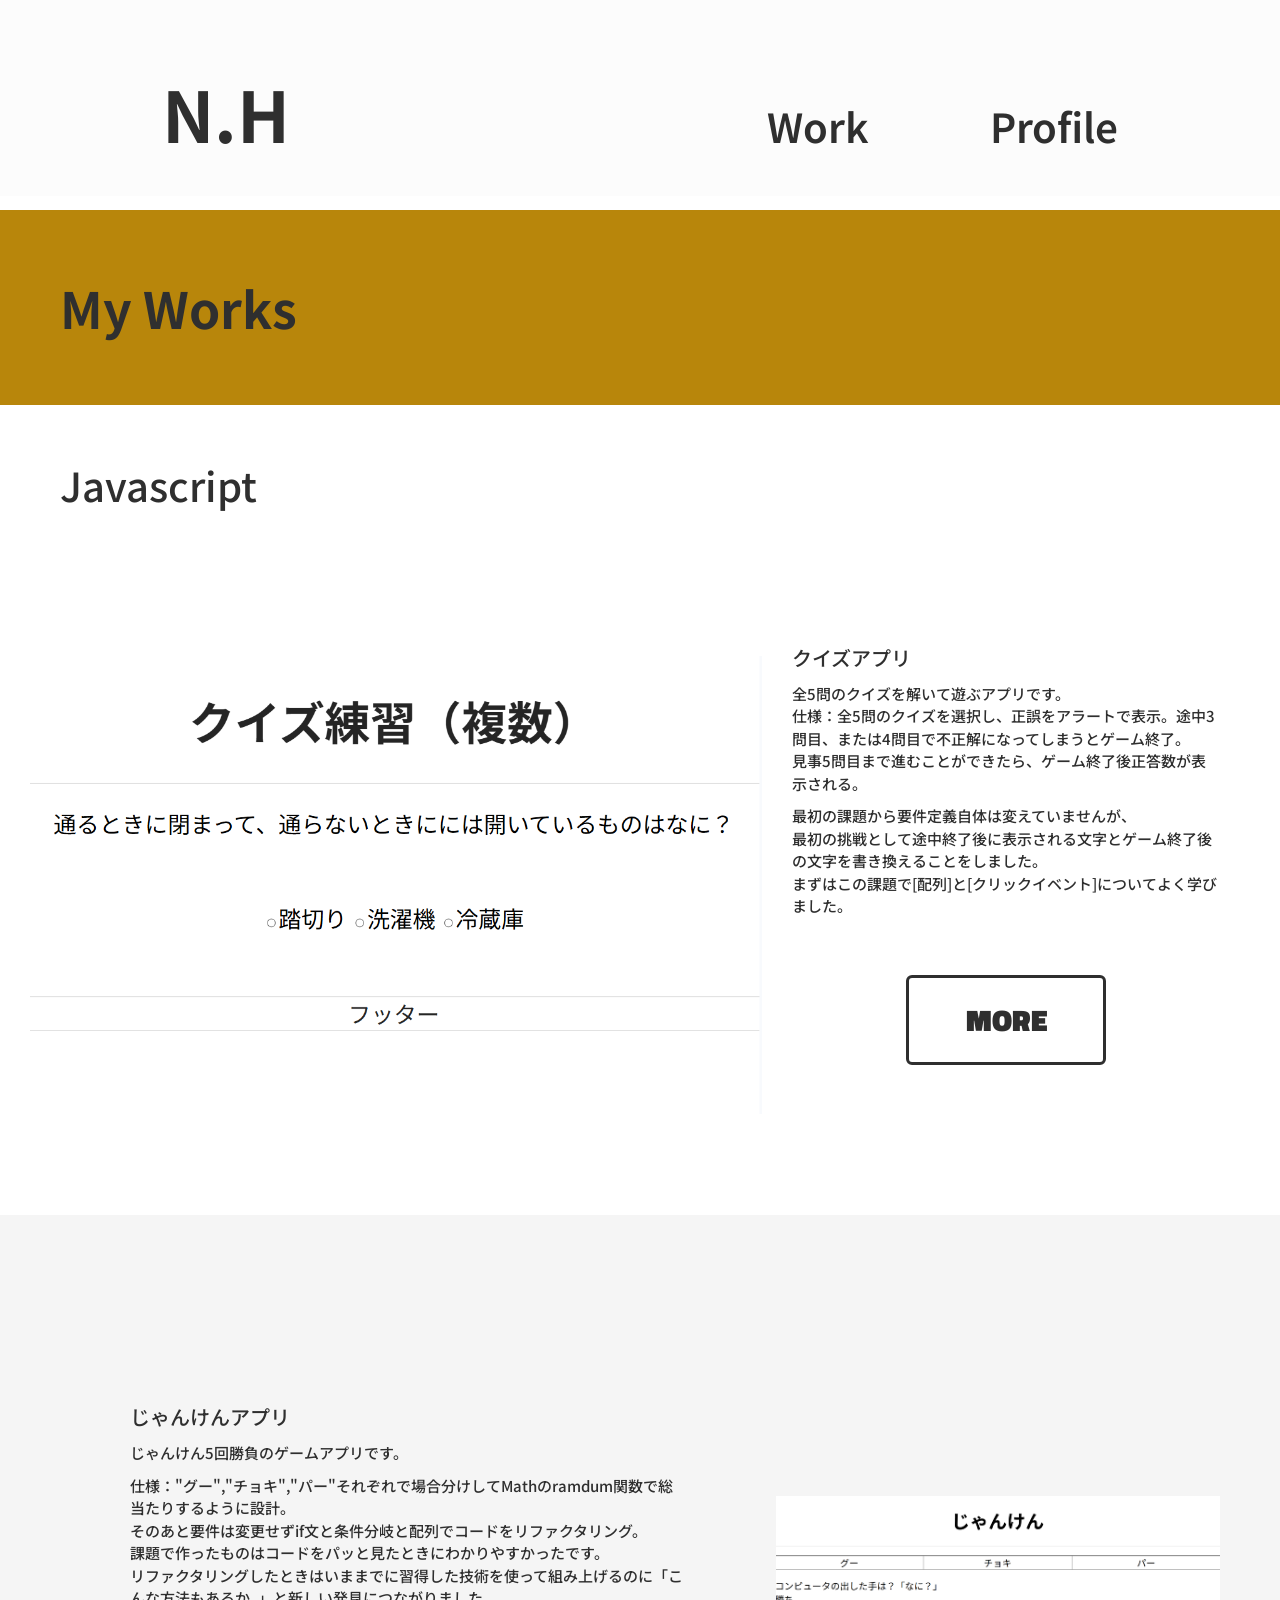
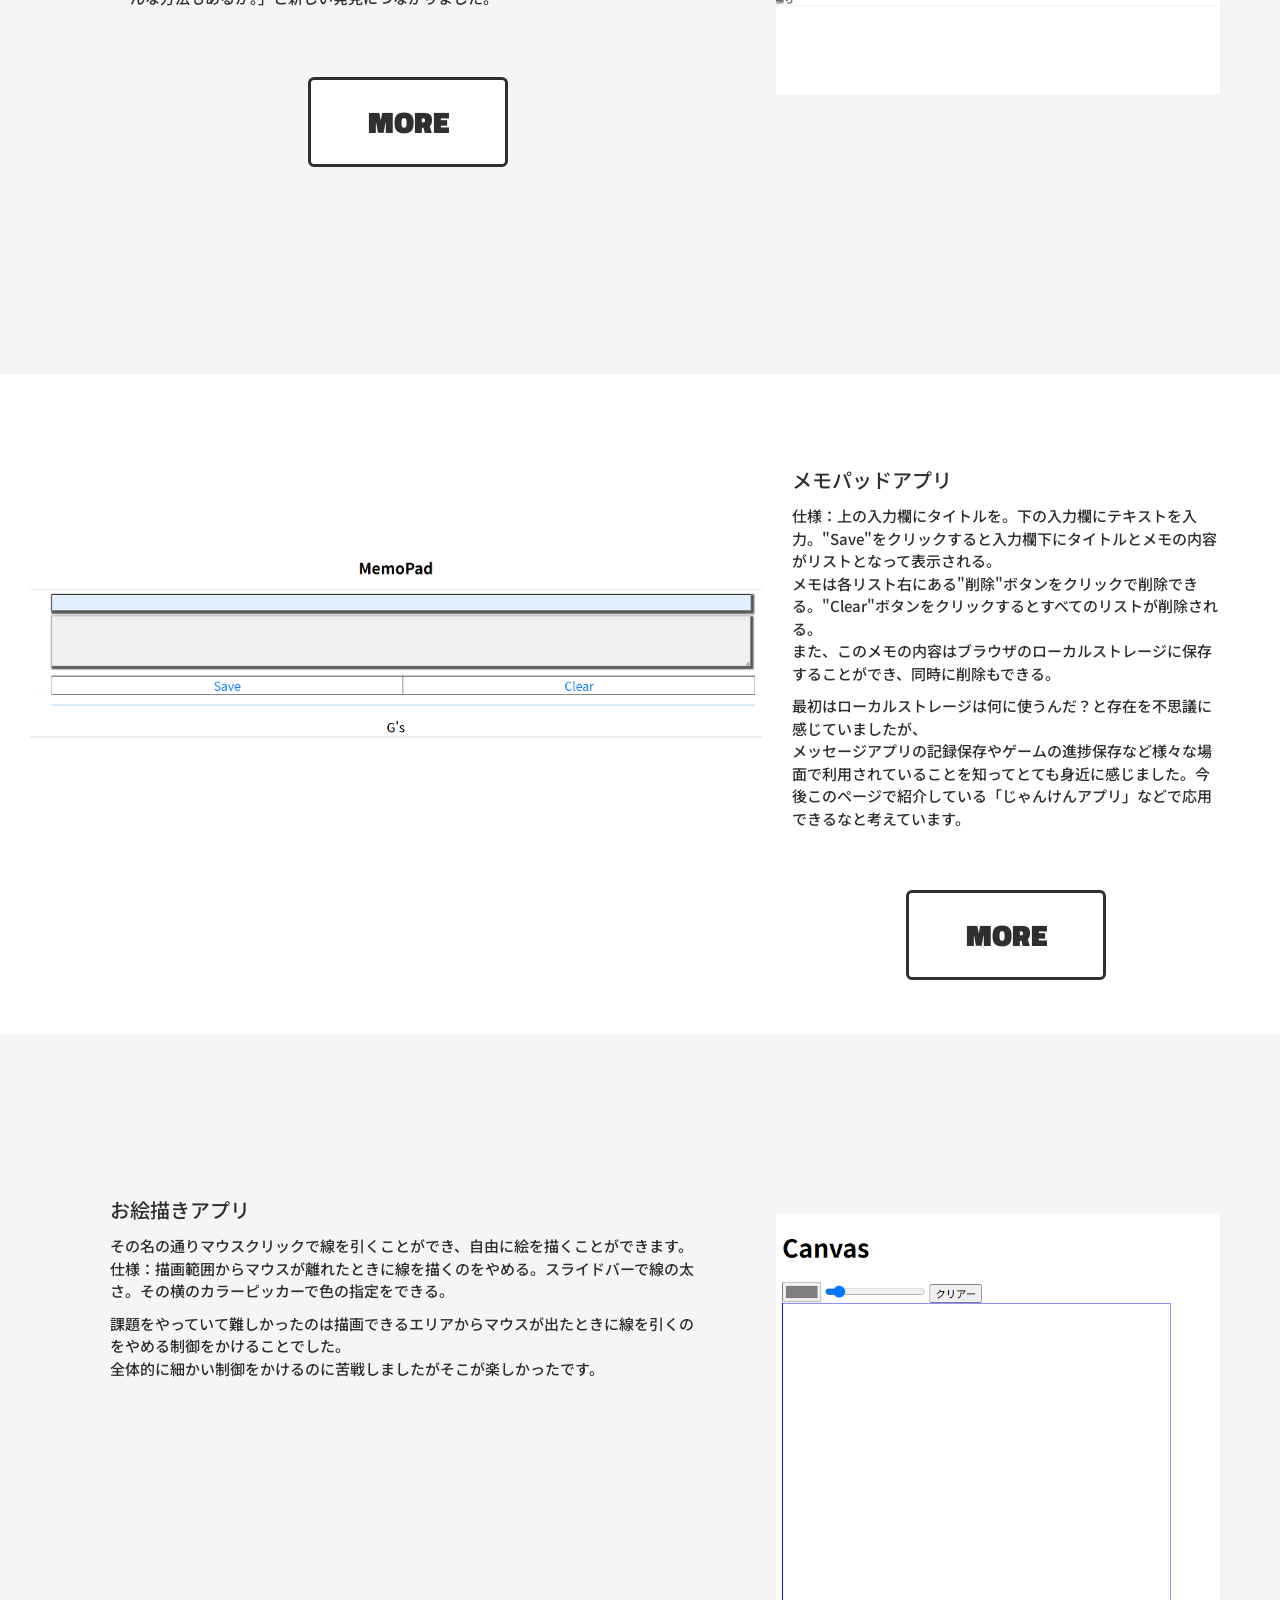
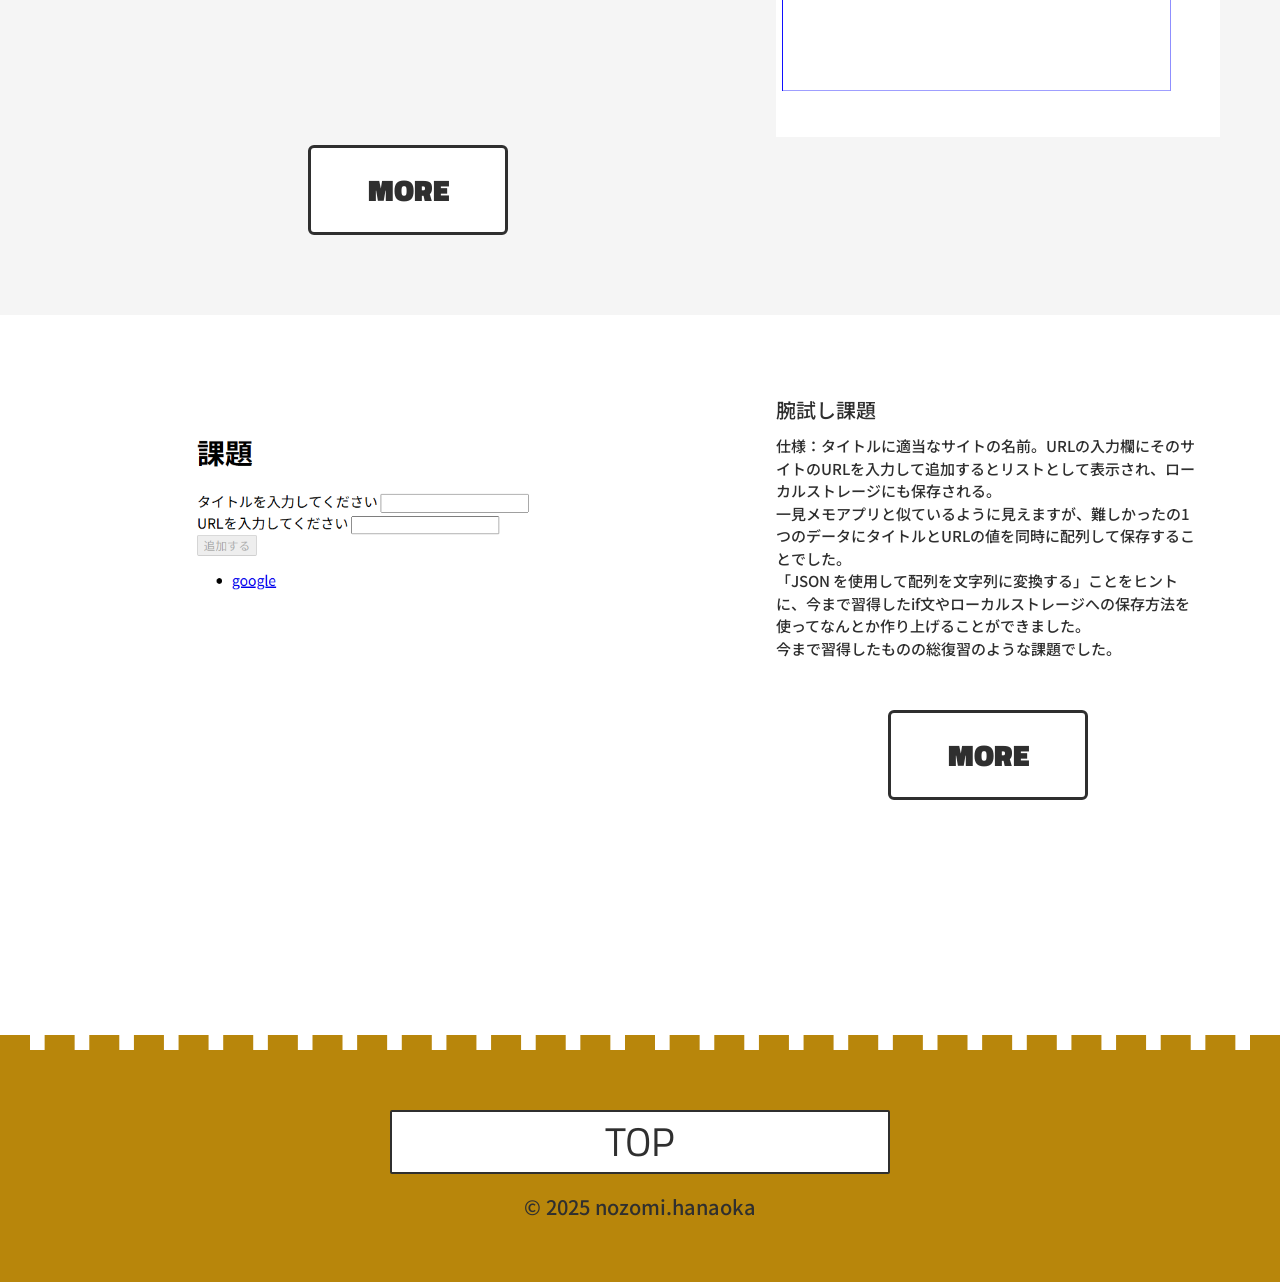
==== commit e358d614: "全ページのCSS修正　index.html修正" ====
--- a/portfolio/works.html
+++ b/portfolio/works.html
@@ -15,17 +15,22 @@
     <link rel="stylesheet" href="assets/css/destyle.min.css">
     <!-- Jquery -->
     <script src="https://code.jquery.com/jquery-3.7.1.min.js" integrity="sha256-/JqT3SQfawRcv/BIHPThkBvs0OEvtFFmqPF/lYI/Cxo=" crossorigin="anonymous"></script>
-
 </head>
 <body>
 <header class="header">
-<div class="logo">
-    <h1 class="myName">N.H</h1>
-</div>
-<nav class="nav">
-    <div class="nav_item"><a href="#work_space">Work</a></div>
-    <div class="nav_item"><a href="#mine">Profile</a></div>
-</nav>
+    <div class="logo">
+        <h1 class="myName">N.H</h1>
+    </div>
+    <nav class="nav">
+        <div class="nav_item">
+            <a href="javascript:void(0)" class="accordion_title">Work</a>
+            <div class="accordion_content">
+                <div class="nav_sub_item"><a href="works.html">JavaScript</a></div>
+                <div class="nav_sub_item"><a href="works_p.html">PHP</a></div>
+            </div>
+        </div>
+        <div class="nav_item"><a href="#profile">Profile</a></div>
+    </nav>
 </header>
     <div class="attend">
         <h2>My Works</h2>
@@ -51,7 +56,7 @@
                             まずはこの課題で[配列]と[クリックイベント]についてよく学びました。</p>
                         </div>
                         <div class="more">
-                            <div class="more_jump"><a href="https://fuji.jobtra-itweb.com/quiz_re/quiz02.html">MORE</a></div>
+                            <div class="more_jump"><a href="https://fuji.jobtra-itweb.com/quiz_re/quiz02.html" target="_blank">MORE</a></div>
                         </div>
                     </div>
                 </div>
@@ -69,7 +74,7 @@
                             リファクタリングしたときはいままでに習得した技術を使って組み上げるのに「こんな方法もあるか。」と新しい発見につながりました。</p>
                         </div>
                         <div class="more">
-                            <div class="more_jump"><a href="https://fuji.jobtra-itweb.com/janken02/janken_re.html">MORE</a></div>
+                            <div class="more_jump"><a href="https://fuji.jobtra-itweb.com/janken02/janken_re.html" target="_blank">MORE</a></div>
                         </div>
                     </div>
                     <div class="grid_right_a">
@@ -92,7 +97,7 @@
                             メッセージアプリの記録保存やゲームの進捗保存など様々な場面で利用されていることを知ってとても身近に感じました。今後このページで紹介している「じゃんけんアプリ」などで応用できるなと考えています。</p>
                         </div>
                         <div class="more">
-                            <div class="more_jump"><a href="https://fuji.jobtra-itweb.com/memopad/index.html">MORE</a></div>
+                            <div class="more_jump"><a href="https://fuji.jobtra-itweb.com/memopad/index.html" target="_blank">MORE</a></div>
                         </div>
                     </div>
                 </div>
@@ -110,7 +115,7 @@
                         全体的に細かい制御をかけるのに苦戦しましたがそこが楽しかったです。</p>
                     </div>
                     <div class="more">
-                        <div class="more_jump"><a href="https://fuji.jobtra-itweb.com/canvas/canvas.html">MORE</a></div>
+                        <div class="more_jump"><a href="https://fuji.jobtra-itweb.com/canvas/canvas.html" target="_blank">MORE</a></div>
                     </div>
                 </div>
             </div>
@@ -128,7 +133,7 @@
                             今まで習得したものの総復習のような課題でした。</p>
                         </div>
                         <div class="more">
-                            <div class="more_jump"><a href="https://fuji.jobtra-itweb.com/kadai_challenge02/index.html">MORE</a></div>
+                            <div class="more_jump"><a href="https://fuji.jobtra-itweb.com/kadai_challenge02/index.html" target="_blank">MORE</a></div>
                         </div>
                     </div>
                     
--- a/portfolio/assets/css/style.css
+++ b/portfolio/assets/css/style.css
@@ -47,12 +47,15 @@
   top: 0;
   left: 0;
   width: 100vw;
-  margin: 0 auto;
-  padding: 60px 60px;
+  height: auto;
+  margin: 0 auto;
+  padding: 60px 60px 50px 60px;
   display: flex;
   justify-content: space-between;
   align-items: baseline;
+  z-index: 2100;
   background-color: rgba(245, 245, 245, 0.3);
+  overflow: visible;
 }
 
 .logo {
@@ -77,11 +80,17 @@
 }
 
 .nav_item {
+  display: flex;
+  flex-direction: column;
+  align-items: flex-start; 
+  overflow: visible;
+}
+
+.nav_item a {
   display: block;
   list-style: none;
   font-size: 4rem;
   font-weight: 600;
-  margin-right: 8px;
   border: none;
   line-height: 1;
 }
@@ -93,21 +102,43 @@
   line-height: 1;
 }
 
+.nav_item a, 
+.accordion_title {
+  margin: 0; 
+  padding: 0;
+  display: block; 
+}
+
 /* アコーディオンの中身の初期状態 */
 .accordion_content {
     max-height: 0;
     overflow: hidden;
-    transition: max-height 0.3s ease-out; /* スルスル動くアニメーション */
     display: flex;
-    flex-direction: column; /* 縦に並べる */
-    padding-left: 10px;    /* 少し右にずらすと見やすい */
-}
-
-/* リンクのデザイン（任意） */
+    flex-direction: column;
+    visibility: hidden; 
+    padding-left: 10px;
+    z-index: 2100;
+    opacity: 0; 
+    pointer-events: none; 
+    transition: max-height 0.3s ease-out, opacity 0.3s;
+}
+
+.accordion_content.is-open {
+  visibility: visible;
+  opacity: 1;
+  pointer-events: auto; 
+}
+
 .nav_sub_item a {
-    font-size: 0.9em;
-    padding: 5px 0;
-    display: block;
+  position: relative;
+  font-size: 3rem;
+  cursor: pointer;
+  display: inline-block;
+  padding: 5px 0;
+}
+
+@media screen and (max-widh:375px) {
+  
 }
 
 /* ====================
@@ -149,9 +180,15 @@
 
 .prof_right img {
   position: relative;
-  z-index: 2000;
-  width: 600px;
-  height: 600px;
+  z-index: 1000;
+  width: 60vw;
+  height: 80vh;
+}
+
+@media screen and (min-widh:1028px) {
+  .prof_img img {
+    display: none;
+}
 }
 /* ====================
 work
@@ -328,15 +365,12 @@
   margin: 10px 0;
 }
 
+.mine
 .my_love02 {
   width: 100%;
   margin: 0 auto;
   padding: 30px;
   background-color: #f5f5f5;
-}
-
-.my_love02 {
-  padding-top: 30px;
 }
 
 .mine_me h3,
@@ -381,11 +415,6 @@
   align-items: center;
   gap: 30px;
   padding: 20px;
-}
-
-.skill_item img{
-  width: 200px;
-  height: 200px;
 }
 
 .line {
@@ -621,7 +650,7 @@
 }
 
 .memo_attend {
-  padding: 20px;
+  padding: 60px 30px 30px 30px;
   display: flex;
   flex-direction: column;
   justify-content: center;
@@ -663,7 +692,7 @@
   grid-column: 1 / 2;
   grid-row: 1 / 2;
   margin: 20px;
-  padding: 20px;
+  padding: 60px 30px 30px 30px;
 }
 
 .canvas_attend h3 {
@@ -788,7 +817,7 @@
 }
 
 /* ====================
-php mail
+php mail  作品左
 ==================== */
 .php_mail {
   width: 100%;
@@ -796,51 +825,18 @@
   padding: 30px;
 }
 
-.grid_a {
-  display: grid;
-  grid-template-columns: 60% 40%;
-  grid-template-rows: 600px; /* 高さを1行分に固定 */
-  grid-auto-flow: column;   /* 要素を横にしか並べない設定 */
-  width: 100%;
-  min-height: 600px;
-}
-
-.grid_left-a {
-  display: block !important;
-  grid-column: 1 / 2;
-  width: 100%;        
+.grid_left-a img {
+  width: 100%;
   height: 100%;
-  padding: 0;        
-  margin: 0;
-}
-
-.grid_left-a img {
-  width: 100%;
-  height: 100%;
-  object-fit: cover;
+  object-fit: contain;
   display: block;      
 }
 
-
-/* 右カラムを内部で上下分割 */
-.grid_right-a {
-  grid-column: 2 / 3;
-  display: grid;
-  grid-template-rows: 60% 40%; /* 上60%テキスト, 下40%リンク */
-  height: 100%;
-}
-
-.quiz_atend {
-  padding: 60px 30px 30px 30px;
-  display: flex;
-  flex-direction: column;
-  justify-content: center;
-}
-
 .phpmail_atend h3 {
   color: #2F2F2F;
   font-size: 2rem;
   font-weight: 500;
+  padding: 20px 30px;
 }
 
 .phpmail_atend p {
@@ -848,6 +844,7 @@
   color: #2F2F2F;
   font-size: 1.5rem;
   font-weight: 500;
+  padding: 20px 50px;
 }
 
 .more,
@@ -855,6 +852,45 @@
   display: flex;
   justify-content: center;
   align-items: center;
+}
+
+/* ====================
+php form　作品右
+==================== */
+
+.form_attend {
+  padding: 60px 30px 30px 30px;
+  display: flex;
+  flex-direction: column;
+  justify-content: center;
+}
+
+.form_top img {
+  object-fit: cover;
+}
+
+.form_attend h3 {
+  color: #2F2F2F;
+  font-size: 2rem;
+  font-weight: 500;
+  padding: 20px 30px;
+}
+
+.form_attend p {
+  margin-top: 10px;
+  color: #2F2F2F;
+  font-size: 1.5rem;
+  font-weight: 500;
+  padding: 20px 50px;
+}
+
+.grid_b-form {
+  display: grid;
+  grid-template-columns: 60% 40%; 
+  width: 100%;
+  align-items: center;
+  height: 900px;
+  background-color: #f5f5f5;
 }
 
 
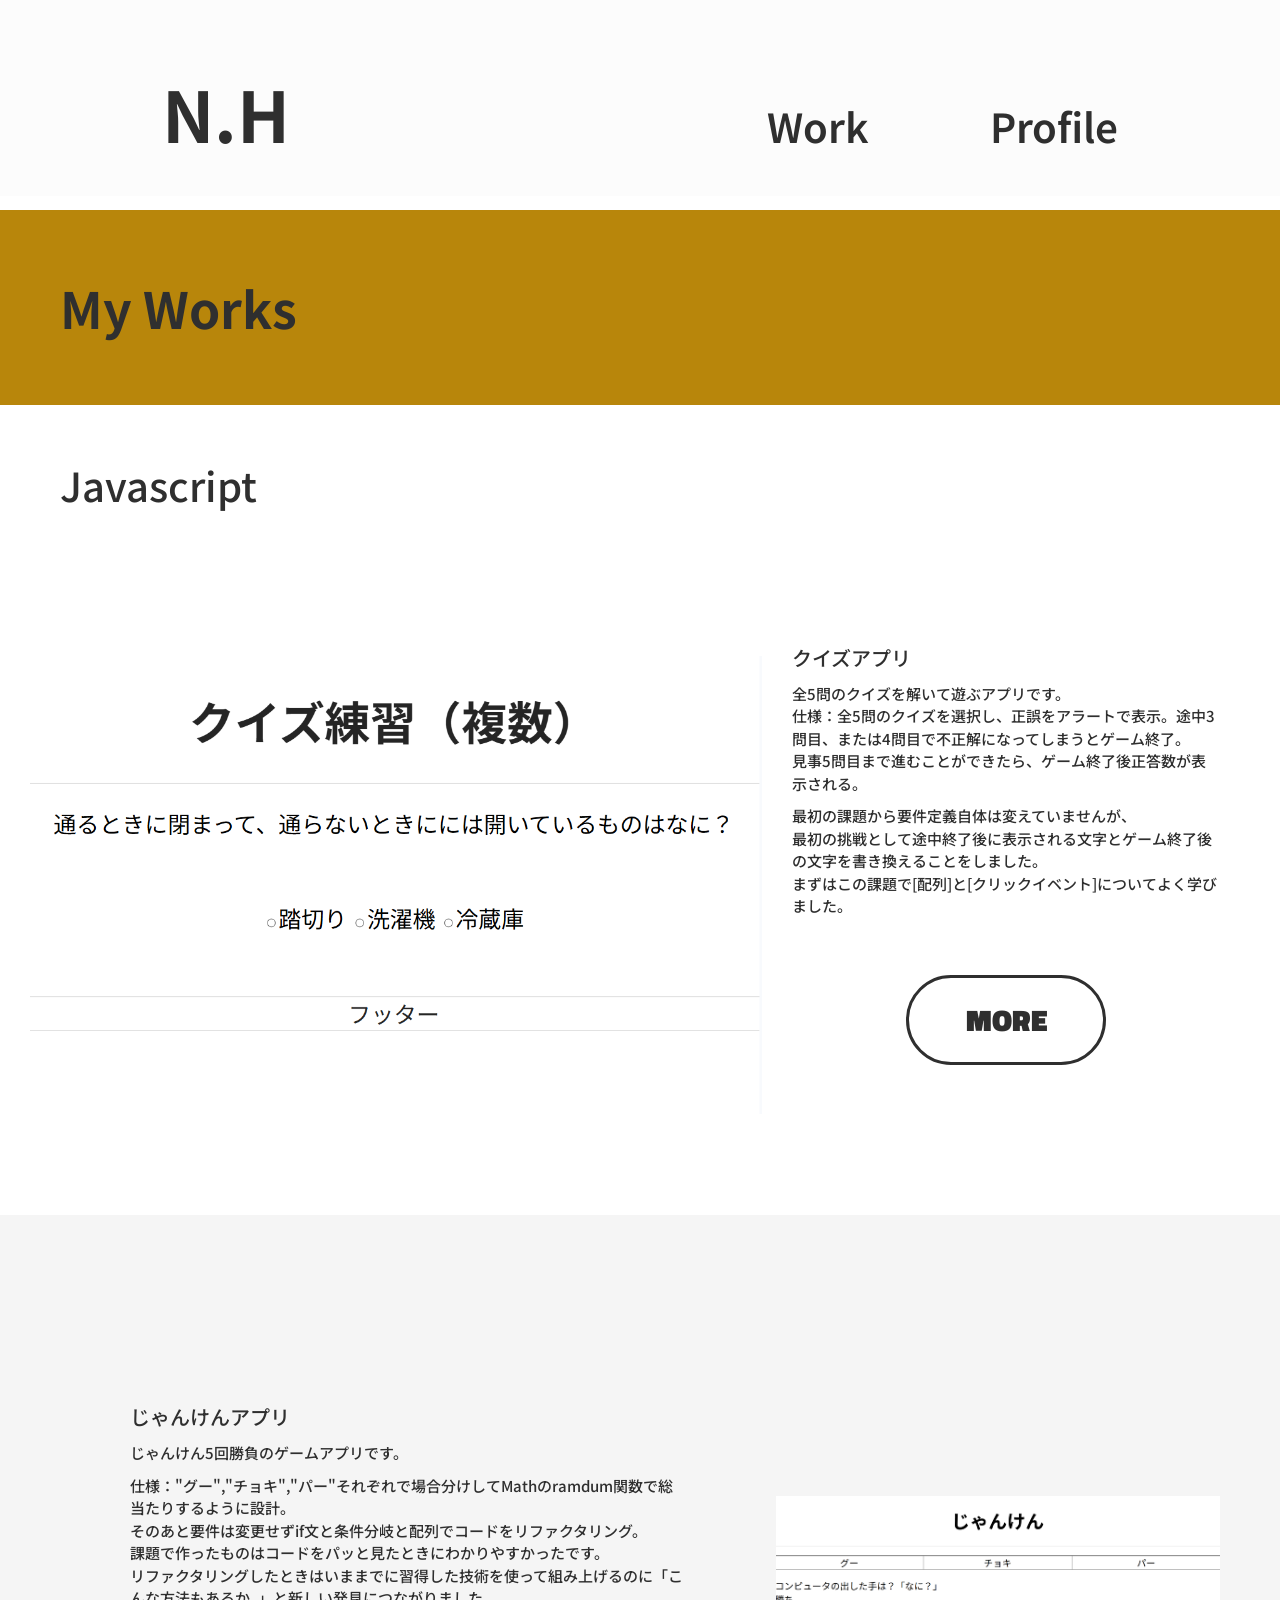
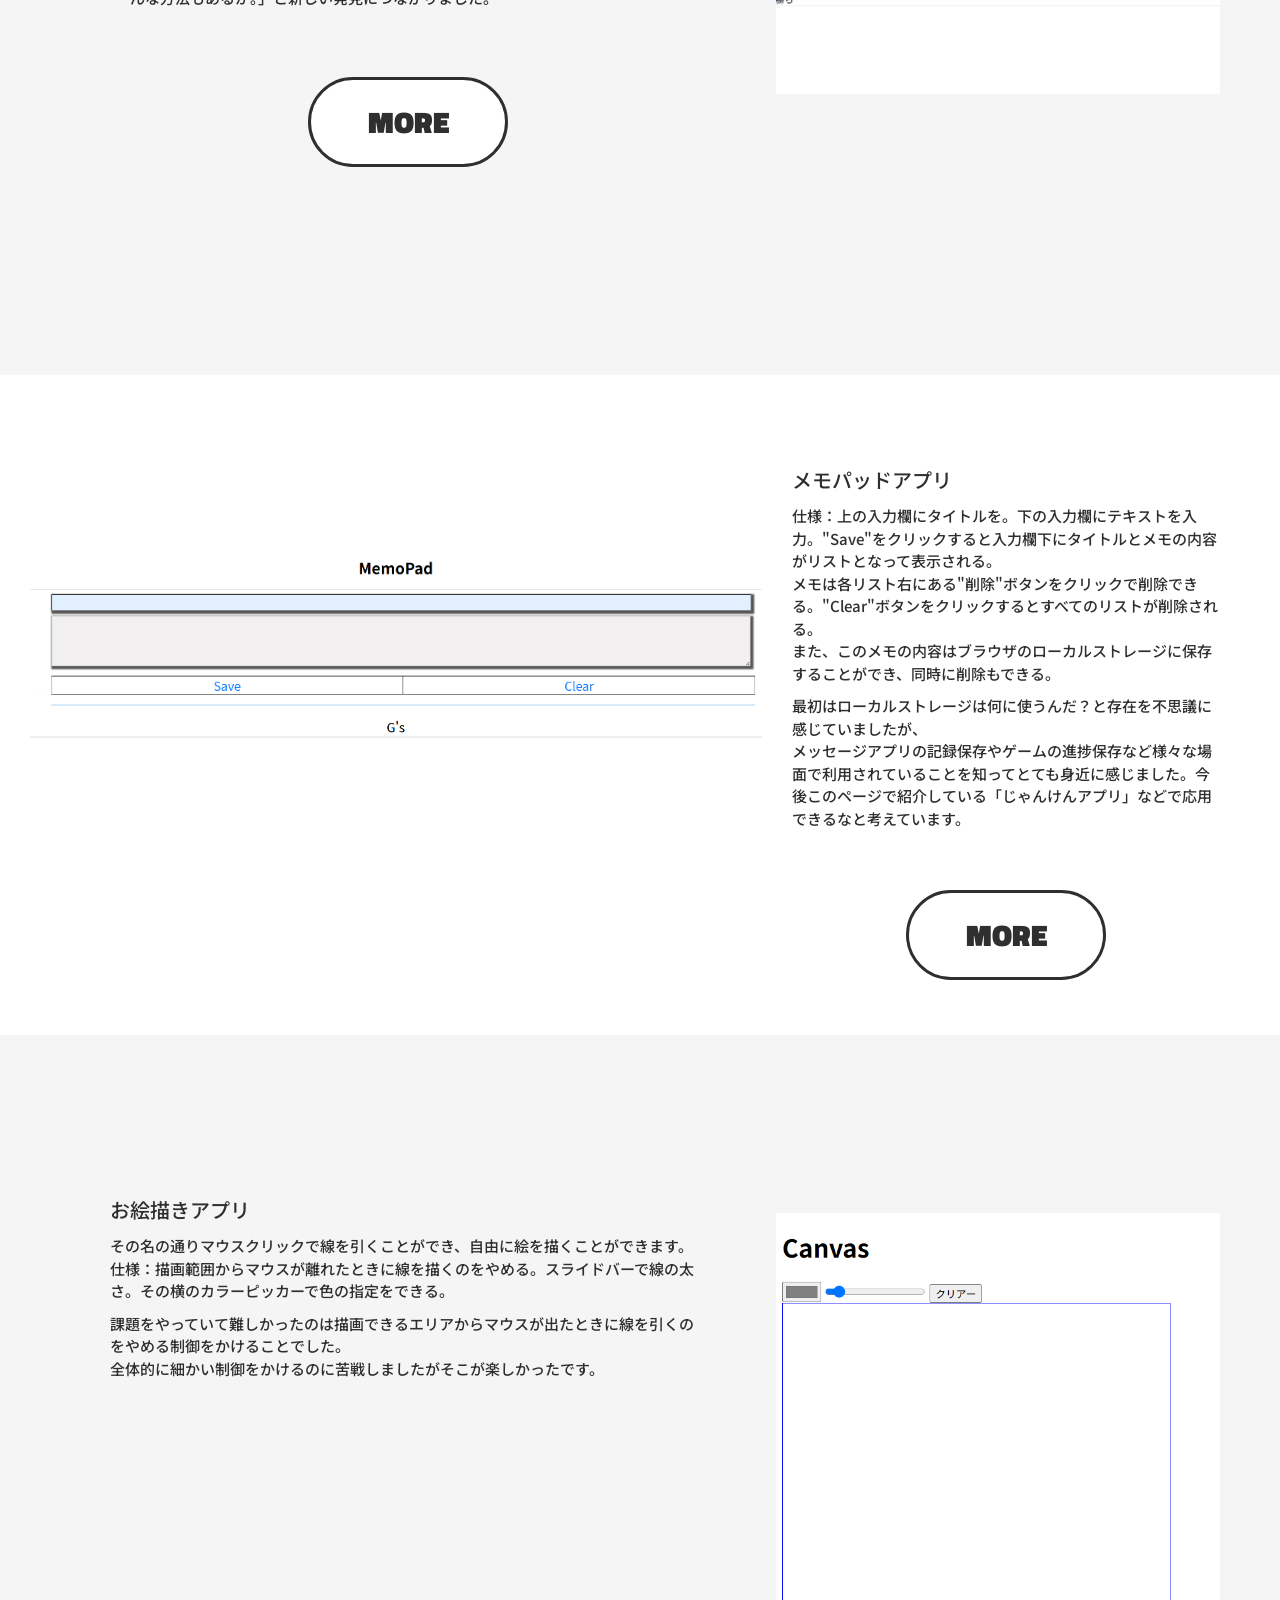
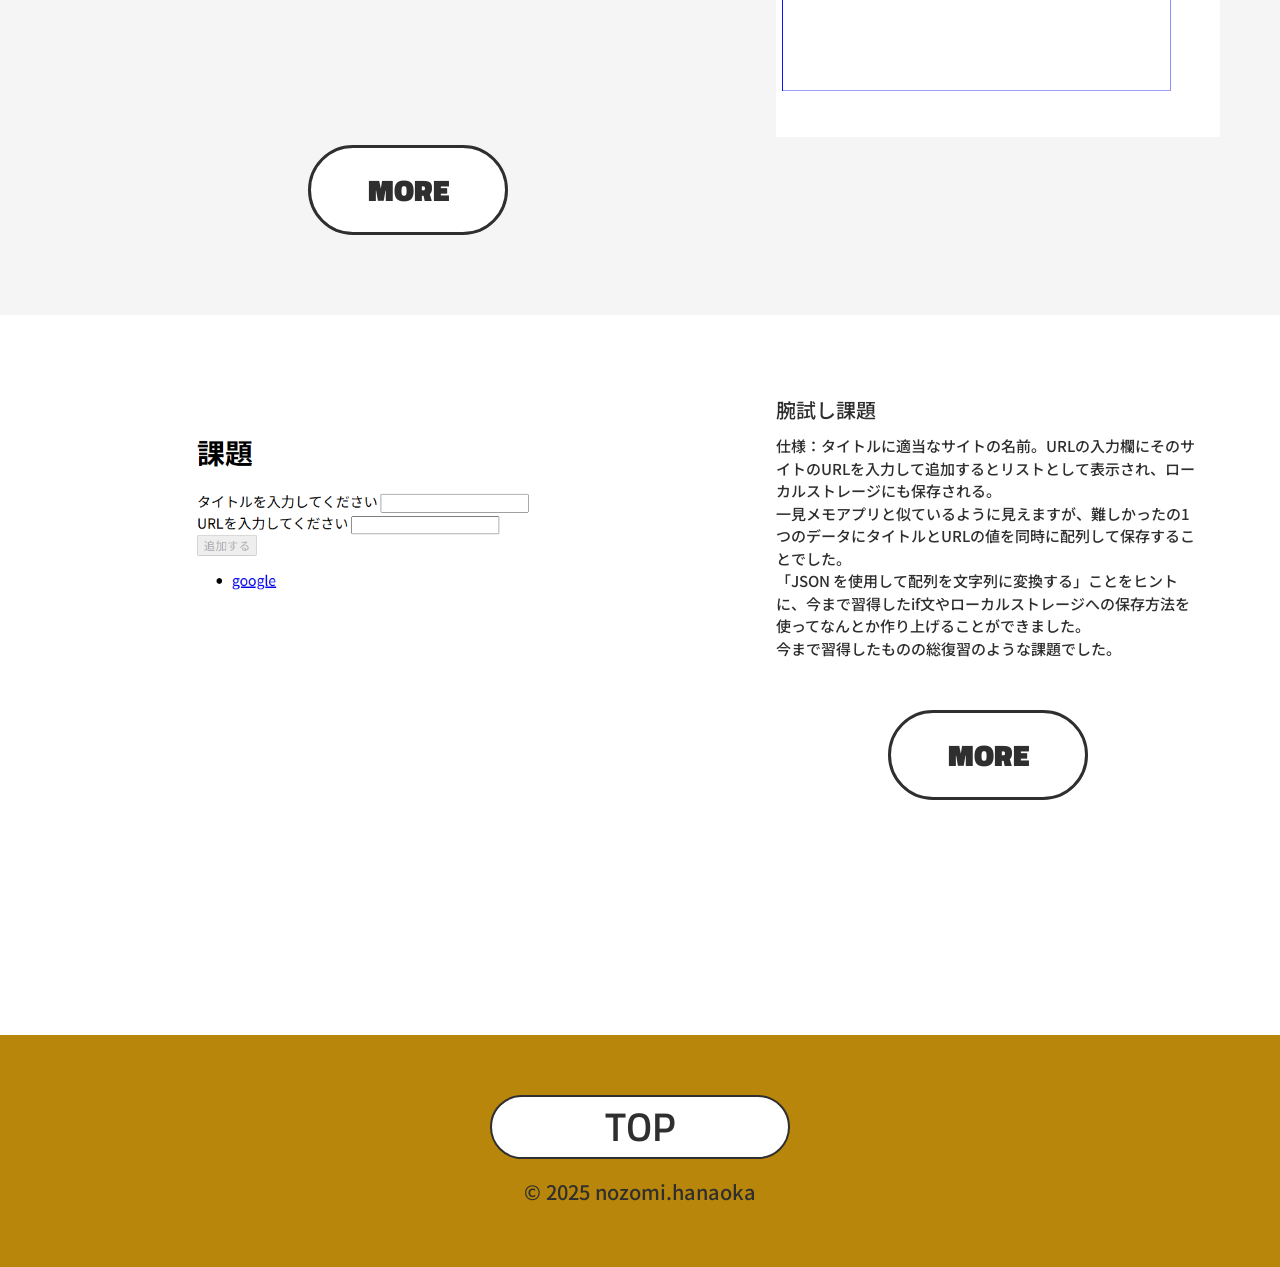
==== commit c8815db7: "修正" ====
--- a/portfolio/works.html
+++ b/portfolio/works.html
@@ -9,7 +9,7 @@
     <link rel="preconnect" href="https://fonts.gstatic.com" crossorigin>
     <link href="https://fonts.googleapis.com/css2?family=Noto+Sans+JP:wght@100..900&family=Titillium+Web:ital,wght@0,200;0,300;0,400;0,600;0,700;0,900;1,200;1,300;1,400;1,600;1,700&display=swap" rel="stylesheet">
     
-    <title>NOZOMI HANAOKA PORTFOLIO</title>
+    <title>NOZOMI HANAOKA PORTFOLIOooo</title>
     <!-- stylesheet -->
     <link rel="stylesheet" href="assets/css/style.css">
     <link rel="stylesheet" href="assets/css/destyle.min.css">
@@ -141,7 +141,6 @@
             </div>
         </div>
     </section>
-    <div class="line_work"></div>
     <footer>
         <div class="link"><a href="index.html">TOP</a></div>
         <p>&copy; 2025 nozomi.hanaoka</p>
--- a/portfolio/assets/css/style.css
+++ b/portfolio/assets/css/style.css
@@ -231,14 +231,14 @@
 }
 
 .work_btn {
-  width: 700px;
+  width: 500px;
   height: auto;
   margin: 0 auto;
   text-align: center;
   border: #2F2F2F  3px solid;
-  border-radius: 6px;
+  border-radius: 55px;
   background-color: #FFF;
-  margin-top: 50px;
+  margin-top: 20px;
   margin-bottom: 50px;
   cursor: pointer;
 }
@@ -246,7 +246,7 @@
 #work_jump {
   color: #2F2F2F;
   font-family: "Titillium Web";
-  font-size: 9rem;
+  font-size: 6rem;
   font-weight: 900;
 }
 
@@ -424,6 +424,7 @@
   margin: 30px auto 0;
   
 }
+
 /* ----------------------- */
 /* works.html */
 /* ----------------------- */
@@ -473,7 +474,7 @@
   margin: 0 auto;
   text-align: center;
   border: #2F2F2F  3px solid;
-  border-radius: 6px;
+  border-radius: 55px;
   background-color: #FFF;
   margin-top: 30px;
 }
@@ -916,14 +917,14 @@
 }
 
 .link {
-  width: 500px;
+  width: 300px;
   height: auto;
   font-family: "Titillium Web";
   font-size: 4rem;
-  font-weight: 400;
+  font-weight: 600;
   margin: 0 auto;
   text-align: center;
   border: #2F2F2F 2px solid;
-  border-radius: 2px;
+  border-radius: 55px;
   background-color: #FFF;
 }
